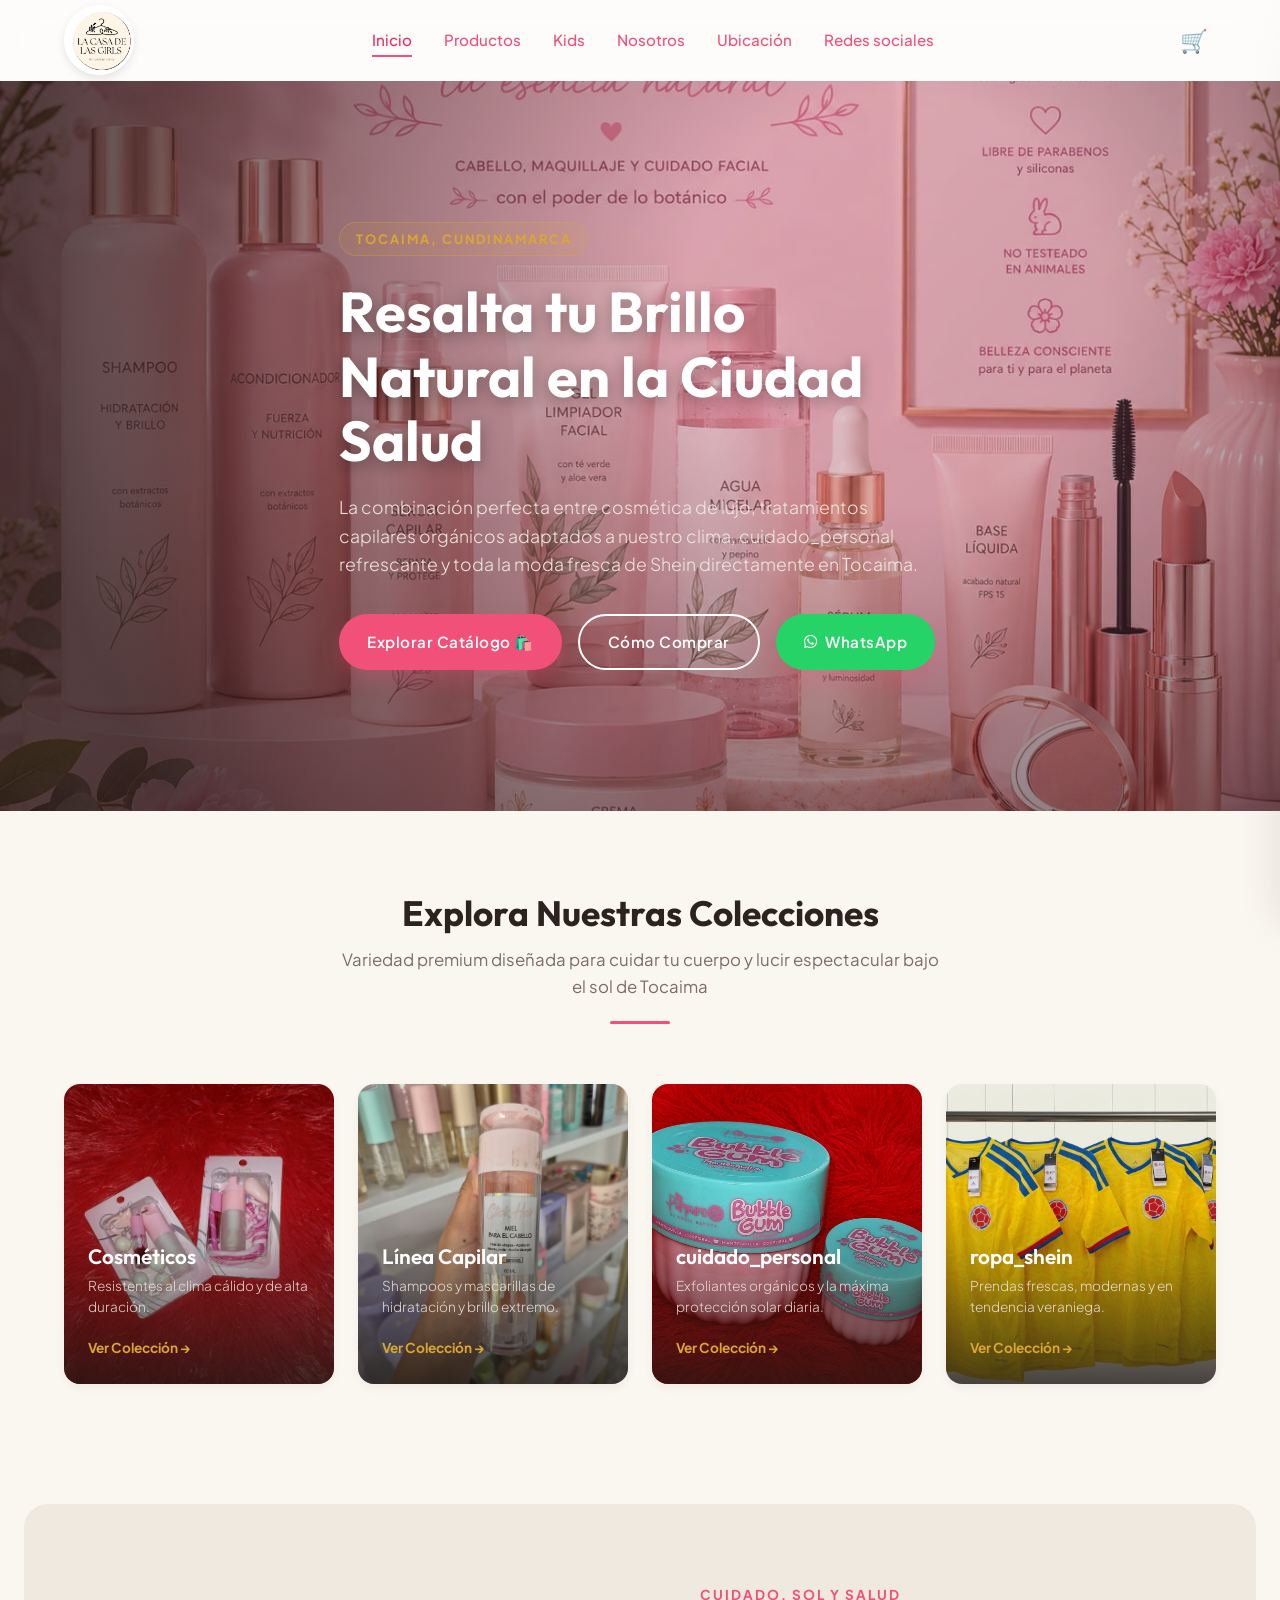
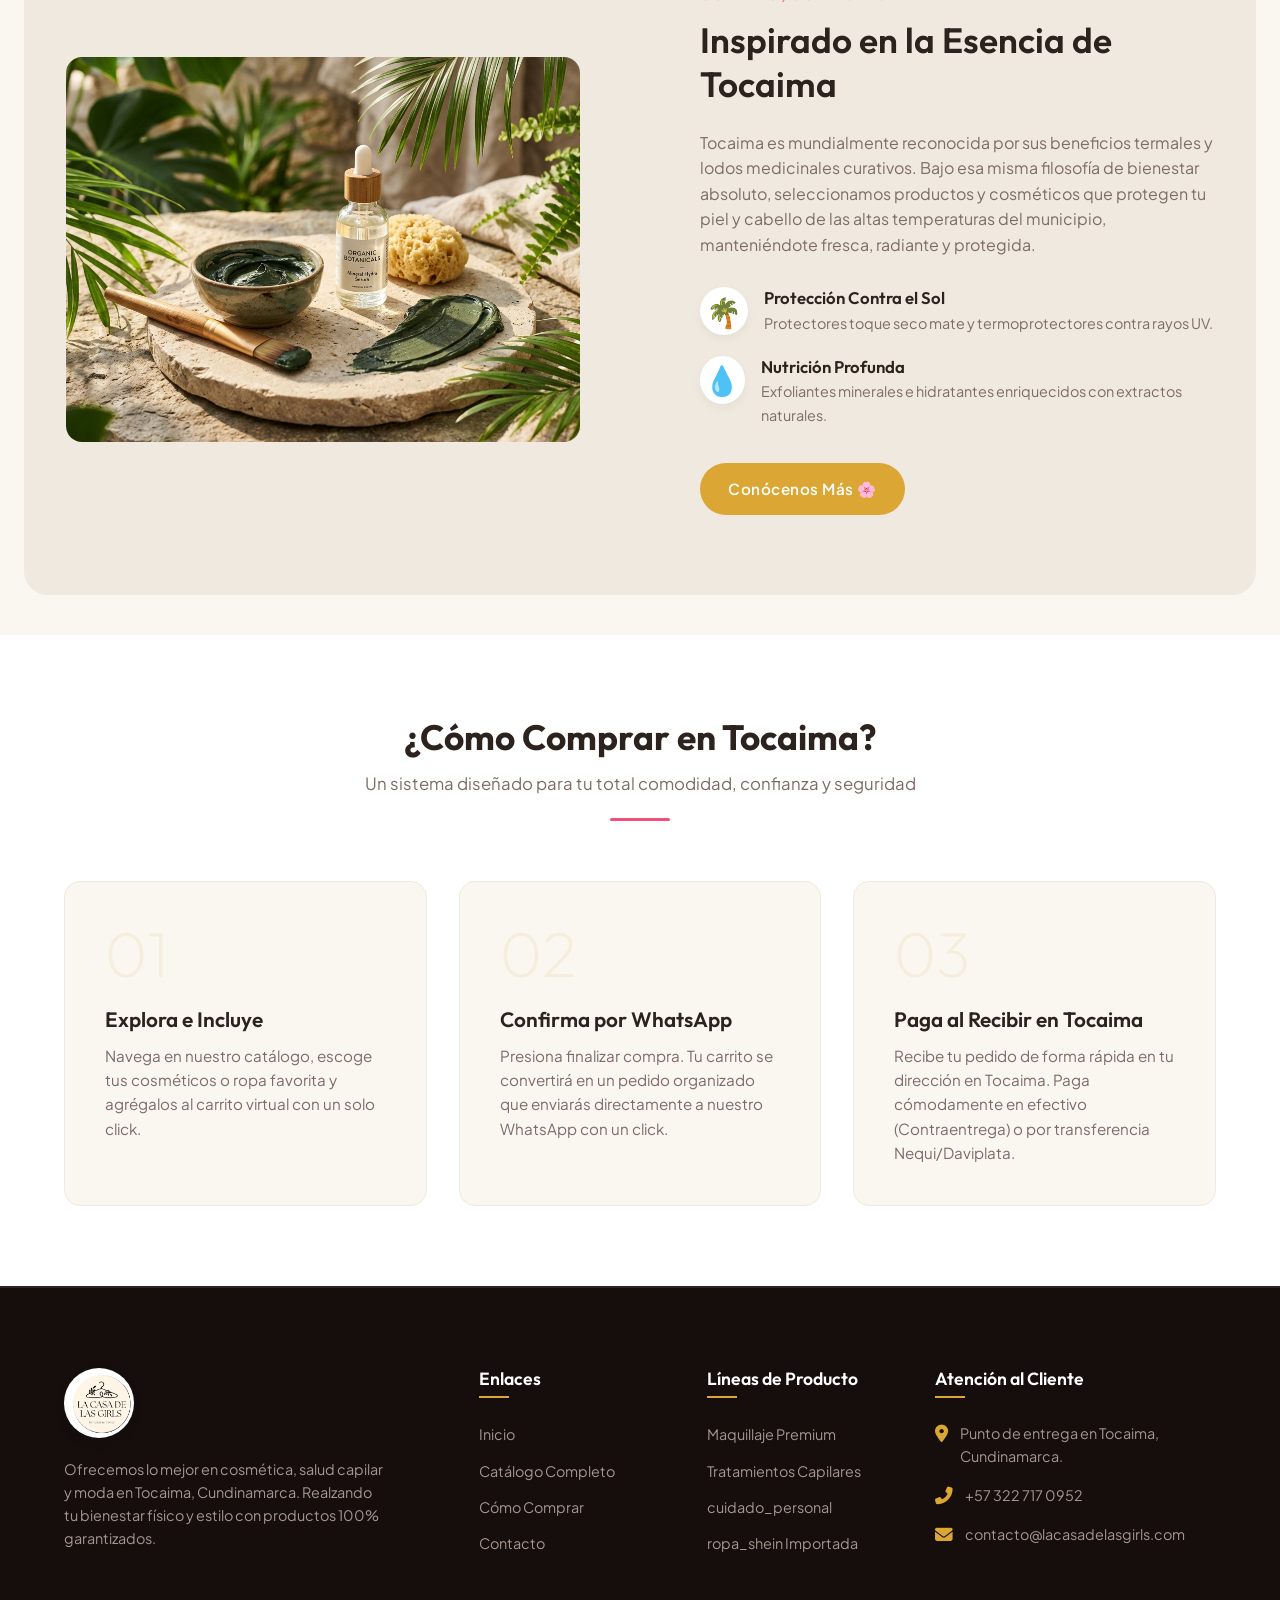
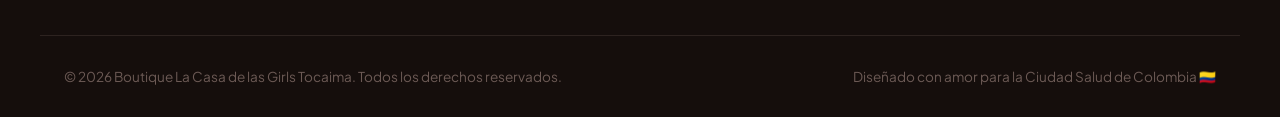
==== html/inicio.html @ 39e2f463 "Commit inicial" ====
<!DOCTYPE html>
<html lang="es">
<head>
    <meta charset="UTF-8">
    <meta name="viewport" content="width=device-width, initial-scale=1.0">
    <title>Boutique La Casa de las Girls | Cosméticos, cuidado_personal y Shein en Tocaima</title>
    <!-- Meta tags SEO -->
    <meta name="description" content="Descubre la mejor tienda de cosméticos, cuidado capilar y ropa_shein en Tocaima, Cundinamarca. compra 100% segura por WhatsApp.">
    <!-- Hojas de Estilo -->
    <link rel="stylesheet" href="../css/estilos.css">
    <link rel="stylesheet" href="../css/inicio.css">
    <!-- Fuentes y FontAwesome para Iconos -->
    <link rel="stylesheet" href="https://cdnjs.cloudflare.com/ajax/libs/font-awesome/6.4.0/css/all.min.css">
    <link rel="icon" type="image/x-icon" href="../imagenes/logo.ico">
</head>
<body>
    <!-- Skip Link para Accesibilidad por Teclado -->
    <a href="#main-content" class="skip-link">Saltar al contenido principal</a>

    <header class="header-container">
        <nav class="navbar">
            <div class="container nav-container">
                <a href="inicio.html" class="logo" id="logo-main"><img src="../imagenes/logo.png" alt="Logo La Casa de las Girls" class="logo-img" style="height:70px; width:auto; border-radius:50%; object-fit:contain; vertical-align:middle; box-shadow: 0 4px 10px rgba(0,0,0,0.1);"/></a>
                
                <ul class="nav-menu">
                    <li><a href="inicio.html" class="nav-link active" id="lnk-inicio">Inicio</a></li>
                    <li><a href="productos.html" class="nav-link" id="lnk-productos">Productos</a></li>
                    <li><a href="productos.html?categoria=kids" class="nav-link" id="lnk-kids">Kids</a></li>
                    <li><a href="nosotros.html" class="nav-link" id="lnk-nosotros">Nosotros</a></li>
                    <li><a href="ubicacion.html" class="nav-link" id="lnk-ubicacion">Ubicación</a></li>
                    <li><a href="redes.html" class="nav-link" id="lnk-contacto">Redes sociales</a></li>
                </ul>

                <div class="nav-actions">
                    <!-- Carrito de Compras Flotante (Desktop) -->
                    <button class="nav-btn" id="cart-open-btn" aria-label="Abrir Carrito">
                        🛒
                        <span class="cart-count" style="display: none;">0</span>
                    </button>
                    <!-- Menú Hamburguesa Móvil -->
                    <button class="menu-toggle" aria-label="Menu" id="btn-menu">
                        <span></span>
                        <span></span>
                        <span></span>
                    </button>
                </div>
            </div>
        </nav>
    </header>

    <main id="main-content">


    <section class="hero-section">
        <div class="hero-overlay"></div>
        <div class="container hero-content animar-scroll">
            <span class="hero-tag">Tocaima, Cundinamarca</span>
            <h1>Resalta tu Brillo Natural en la Ciudad Salud</h1>
            <p>La combinación perfecta entre cosmética de lujo, tratamientos capilares orgánicos adaptados a nuestro clima, cuidado_personal refrescante y toda la moda fresca de Shein directamente en Tocaima.</p>
            <div class="hero-actions">
                <a href="productos.html" class="btn btn-primary" id="btn-hero-catalog">Explorar Catálogo 🛍️</a>
                <a href="nosotros.html" class="btn btn-secondary" style="color: #FFFFFF; border-color: #FFFFFF;" id="btn-hero-about">Cómo Comprar</a>
                <a href="https://api.whatsapp.com/send?phone=573227170952&text=Hola%2C%20quiero%20saber%20más%20sobre%20los%20productos%20de%20La%20Casa%20de%20las%20Girls%20🌸" class="btn btn-primary" style="background-color: #25D366; border-color: #25D366;" target="_blank" id="btn-hero-whatsapp">
                    <i class="fab fa-whatsapp"></i> WhatsApp
                </a>
            </div>
        </div>
    </section>


    <section class="section categories-section">
        <div class="container">
            <div class="section-title text-center animar-scroll">
                <h2>Explora Nuestras Colecciones</h2>
                <p>Variedad premium diseñada para cuidar tu cuerpo y lucir espectacular bajo el sol de Tocaima</p>
                <div class="divider"></div>
            </div>

            <div class="categories-grid">
                <!-- Tarjeta 1: Cosméticos -->
                <div class="category-card animar-scroll">
                    <div class="category-img-container">
                        <img src="../imagenes/cosmeticos/1.jpeg" alt="Maquillaje y Cosméticos" style="object-fit: cover; height: 100%; width: 100%;">
                        <div class="category-overlay"></div>
                    </div>
                    <div class="category-content">
                        <h3>Cosméticos</h3>
                        <p>Resistentes al clima cálido y de alta duración.</p>
                        <a href="productos.html?categoria=cosmeticos" class="category-link">Ver Colección &rarr;</a>
                    </div>
                </div>

                <!-- Tarjeta 2: Capilares -->
                <div class="category-card animar-scroll" style="animation-delay: 0.1s;">
                    <div class="category-img-container">
                        <img src="../imagenes/descargas/2.jpeg" alt="Tratamientos Capilares" style="object-fit: cover; height: 100%; width: 100%;">
                        <div class="category-overlay"></div>
                    </div>
                    <div class="category-content">
                        <h3>Línea Capilar</h3>
                        <p>Shampoos y mascarillas de hidratación y brillo extremo.</p>
                        <a href="productos.html?categoria=capilares" class="category-link">Ver Colección &rarr;</a>
                    </div>
                </div>

                <!-- Tarjeta 3: cuidado_personal -->
                <div class="category-card animar-scroll" style="animation-delay: 0.2s;">
                    <div class="category-img-container">
                        <img src="../imagenes/cuidado_personal/5.jpeg" alt="cuidado_personal" style="object-fit: cover; height: 100%; width: 100%;">
                        <div class="category-overlay"></div>
                    </div>
                    <div class="category-content">
                        <h3>cuidado_personal</h3>
                        <p>Exfoliantes orgánicos y la máxima protección solar diaria.</p>
                        <a href="productos.html?categoria=personal" class="category-link">Ver Colección &rarr;</a>
                    </div>
                </div>

                <!-- Tarjeta 4: ropa_shein -->
                <div class="category-card animar-scroll" style="animation-delay: 0.3s;">
                    <div class="category-img-container">
                        <img src="../imagenes/ropa_shein/1.jpeg" alt="ropa_shein" style="object-fit: cover; height: 100%; width: 100%;">
                        <div class="category-overlay"></div>
                    </div>
                    <div class="category-content">
                        <h3>ropa_shein</h3>
                        <p>Prendas frescas, modernas y en tendencia veraniega.</p>
                        <a href="productos.html?categoria=shein" class="category-link">Ver Colección &rarr;</a>
                    </div>
                </div>
            </div>
        </div>
    </section>

    <!-- Banner de Identidad Local y Bienestar -->
    <section class="section local-identity-section">
    
        <div class="container local-grid">
            <div class="local-img animar-scroll izquierda">
                <img loading="lazy" src="../imagenes/bienestar_tocaima.png" alt="Bienestar en Tocaima" class="rounded-img shadow-lg" onerror="this.src='https://placehold.co/500x400/FAF6F0/D4AF37?text=Bienestar+en+la+Ciudad+Salud'">
            </div>
            <div class="local-text animar-scroll derecha">
                <span class="sub-title">Cuidado, Sol y Salud</span>
                <h2>Inspirado en la Esencia de Tocaima</h2>
                <p>Tocaima es mundialmente reconocida por sus beneficios termales y lodos medicinales curativos. Bajo esa misma filosofía de bienestar absoluto, seleccionamos productos y cosméticos que protegen tu piel y cabello de las altas temperaturas del municipio, manteniéndote fresca, radiante y protegida.</p>
                
                <div class="local-highlights">
                    <div class="highlight-item">
                        <span class="highlight-icon">🌴</span>
                        <div>
                            <h4>Protección Contra el Sol</h4>
                            <p>Protectores toque seco mate y termoprotectores contra rayos UV.</p>
                        </div>
                    </div>
                    <div class="highlight-item">
                        <span class="highlight-icon">💧</span>
                        <div>
                            <h4>Nutrición Profunda</h4>
                            <p>Exfoliantes minerales e hidratantes enriquecidos con extractos naturales.</p>
                        </div>
                    </div>
                </div>
                
                <a href="nosotros.html" class="btn btn-accent" id="btn-read-more">Conócenos Más 🌸</a>
            </div>
        </div>
    </section>

    <section class="section steps-section">
        <div class="container">
            <div class="section-title text-center animar-scroll">
                <h2>¿Cómo Comprar en Tocaima?</h2>
                <p>Un sistema diseñado para tu total comodidad, confianza y seguridad</p>
                <div class="divider"></div>
            </div>

            <div class="steps-grid">
                <!-- Paso 1 -->
                <div class="step-card animar-scroll">
                    <div class="step-num">01</div>
                    <h3>Explora e Incluye</h3>
                    <p>Navega en nuestro catálogo, escoge tus cosméticos o ropa favorita y agrégalos al carrito virtual con un solo click.</p>
                </div>
                <!-- Paso 2 -->
                <div class="step-card animar-scroll" style="animation-delay: 0.1s;">
                    <div class="step-num">02</div>
                    <h3>Confirma por WhatsApp</h3>
                    <p>Presiona finalizar compra. Tu carrito se convertirá en un pedido organizado que enviarás directamente a nuestro WhatsApp con un click.</p>
                </div>
                <!-- Paso 3 -->
                <div class="step-card animar-scroll" style="animation-delay: 0.2s;">
                    <div class="step-num">03</div>
                    <h3>Paga al Recibir en Tocaima</h3>
                    <p>Recibe tu pedido de forma rápida en tu dirección en Tocaima. Paga cómodamente en efectivo (Contraentrega) o por transferencia Nequi/Daviplata.</p>
                </div>
            </div>
        </div>
    </section>
    </main>

    <div class="cart-overlay" id="cart-overlay"></div>
    <aside class="cart-sidebar" id="cart-sidebar">
        <div class="cart-sidebar-header">
            <h3>Tu Pedido 🛒</h3>
            <button class="cart-close-btn" id="cart-close-btn">&times;</button>
        </div>
        <div class="cart-sidebar-body">
            <!-- Mensaje de Carrito Vacío -->
            <div id="cart-empty-message" class="text-center" style="padding: 40px 20px;">
                <p style="font-size: 1.5rem; margin-bottom: 15px;">🏜️</p>
                <p style="font-weight: 500; color: var(--color-text-muted);">Tu carrito de compras está vacío.</p>
                <a href="productos.html" class="btn btn-primary" style="margin-top: 20px; padding: 10px 20px; font-size: 0.85rem;" id="btn-cart-empty-catalog">Ver Catálogo</a>
            </div>
            <!-- Lista de items agregados -->
            <div id="cart-items-container"></div>
        </div>
        <!-- Detalles y botones del carrito -->
        <div class="cart-sidebar-footer" id="cart-footer-details" style="display: none;">
            <div class="cart-subtotal-container">
                <span>Subtotal:</span>
                <span id="cart-subtotal" style="font-weight: 700; color: var(--color-primary); font-size: 1.2rem;">$0</span>
            </div>

            <button onclick="enviarPedidoWhatsApp()" class="btn btn-primary" style="width: 100%; gap: 10px;" id="cart-checkout-btn">
                Confirmar por WhatsApp 📱
            </button>
        </div>
    </aside>

    <footer class="footer">
        <div class="container footer-grid">
            <!-- Columna 1: Branding -->
            <div class="footer-brand">
                <a href="inicio.html" class="logo" style="margin-bottom: 20px;">
                    <img src="../imagenes/logo.png" alt="Logo La Casa de las Girls" style="height:70px; width:auto; border-radius:50%; object-fit:contain; vertical-align:middle; box-shadow: 0 4px 10px rgba(0,0,0,0.1);"/>
                </a>
                <p>Ofrecemos lo mejor en cosmética, salud capilar y moda en Tocaima, Cundinamarca. Realzando tu bienestar físico y estilo con productos 100% garantizados.</p>
            </div>

            <!-- Columna 2: Enlaces Rápidos -->
            <div>
                <h4 class="footer-heading">Enlaces</h4>
                <ul class="footer-links">
                    <li><a href="inicio.html">Inicio</a></li>
                    <li><a href="productos.html">Catálogo Completo</a></li>
                    <li><a href="nosotros.html">Cómo Comprar</a></li>
                    <li><a href="nosotros.html#contacto">Contacto</a></li>
                </ul>
            </div>

            <!-- Columna 3: Categorías -->
            <div>
                <h4 class="footer-heading">Líneas de Producto</h4>
                <ul class="footer-links">
                    <li><a href="productos.html?categoria=cosmeticos">Maquillaje Premium</a></li>
                    <li><a href="productos.html?categoria=capilares">Tratamientos Capilares</a></li>
                    <li><a href="productos.html?categoria=personal">cuidado_personal</a></li>
                    <li><a href="productos.html?categoria=shein">ropa_shein Importada</a></li>
                </ul>
            </div>

            <!-- Columna 4: Contacto Local -->
            <div>
                <h4 class="footer-heading">Atención al Cliente</h4>
                <ul class="footer-contact" id="contacto">
                    <li>
                        <i class="fas fa-map-marker-alt"></i>
                        <span>Punto de entrega en Tocaima, Cundinamarca.</span>
                    </li>
                    <li>
                        <i class="fas fa-phone-alt"></i>
                        <span>+57 322 717 0952</span>
                    </li>
                    <li>
                        <i class="fas fa-envelope"></i>
                        <span>contacto@lacasadelasgirls.com</span>
                    </li>
                </ul>
            </div>
        </div>

        <div class="container footer-bottom">
            <p>&copy; 2026 Boutique La Casa de las Girls Tocaima. Todos los derechos reservados.</p>
            <p>Diseñado con amor para la Ciudad Salud de Colombia 🇨🇴</p>
        </div>
    </footer>


    <script src="../js/productos-data.js"></script>
    <script src="../js/carrito.js"></script>
    <script src="../js/main.js"></script>
</body>
</html>
---- css/estilos.css ----
/* ==========================================
   ESTILOS COMPARTIDOS Y ESTRUCTURA GENERAL
   ========================================== */

@import url('variables.css');

/* Reseteo y Base */
*, *::before, *::after {
    box-sizing: border-box;
    margin: 0;
    padding: 0;
}

html {
    scroll-behavior: smooth;
    font-size: 16px;
}

body {
    background-color: var(--color-bg);
    color: var(--color-text);
    font-family: var(--font-body);
    line-height: 1.6;
    overflow-x: hidden;
}

h1, h2, h3, h4, h5, h6 {
    font-family: var(--font-title);
    font-weight: 600;
    color: var(--color-text);
    line-height: 1.25;
}

a {
    color: inherit;
    text-decoration: none;
    transition: var(--transition-fast);
}

img {
    max-width: 100%;
    height: auto;
    display: block;
}

button {
    font-family: var(--font-body);
    border: none;
    background: none;
    cursor: pointer;
    outline: none;
    transition: var(--transition-fast);
}

/* Skip Link para Accesibilidad */
.skip-link {
    position: absolute;
    top: -100px;
    left: 16px;
    background-color: var(--color-primary);
    color: #FFFFFF;
    padding: 12px 24px;
    border-radius: var(--radius-sm);
    font-weight: 600;
    font-size: 0.9rem;
    z-index: 100000;
    transition: top 0.2s ease;
    box-shadow: var(--shadow-md);
}

.skip-link:focus {
    top: 16px;
    outline: 3px solid var(--color-secondary);
}

/* Enfoque de Accesibilidad (:focus-visible) */
a:focus-visible,
button:focus-visible,
input:focus-visible,
textarea:focus-visible,
select:focus-visible {
    outline: 2px solid var(--color-primary);
    outline-offset: 3px;
    border-radius: 4px;
}

/* Botón Deshabilitado (Carrito Vacío / Checkout) */
.btn:disabled,
button:disabled {
    opacity: 0.45;
    cursor: not-allowed !important;
    pointer-events: none;
    box-shadow: none !important;
    filter: grayscale(80%);
}

/* Fallback Global Glassmorphism para navegadores o dispositivos sin soporte */
@supports not (backdrop-filter: blur(10px)) {
    .navbar,
    .nav-menu,
    .quick-view-btn,
    .modal-overlay,
    .cart-overlay {
        background-color: var(--color-bg-card) !important;
    }
}

/* ==========================================
   CONTENEDORES E INDUSTRIAL
   ========================================== */
.container {
    width: 100%;
    max-width: var(--container-width);
    margin: 0 auto;
    padding: 0 24px;
}

.section {
    padding: 80px 0;
}

.text-center { text-align: center; }

/* Botones Premium */
.btn {
    display: inline-flex;
    align-items: center;
    justify-content: center;
    padding: 14px 28px;
    border-radius: var(--radius-full);
    font-size: 0.95rem;
    font-weight: 600;
    letter-spacing: 0.5px;
    gap: 8px;
    transition: all var(--transition-normal);
}

.btn-primary {
    background-color: var(--color-primary);
    color: #FFFFFF;
    box-shadow: var(--shadow-primary);
}

.btn-primary:hover {
    background-color: var(--color-primary-hover);
    transform: translateY(-2px);
    box-shadow: 0 12px 24px hsla(var(--primary-h), var(--primary-s), var(--primary-l), 0.35);
}

.btn-secondary {
    background-color: transparent;
    color: var(--color-text);
    border: 2px solid var(--color-text);
}

.btn-secondary:hover {
    background-color: var(--color-text);
    color: #FFFFFF;
    transform: translateY(-2px);
}

.btn-accent {
    background-color: var(--color-secondary);
    color: #FFFFFF;
}

.btn-accent:hover {
    background-color: var(--color-secondary-hover);
    transform: translateY(-2px);
}

/* Barra de anuncios */
.announcement-bar {
    background-color: var(--color-dark-bg);
    color: var(--color-secondary);
    font-size: 0.8rem;
    font-weight: 600;
    text-transform: uppercase;
    letter-spacing: 1.5px;
    text-align: center;
    padding: 8px 16px;
    z-index: 1001;
    position: relative;
}

/* ==========================================
   NAVBAR CON GLASSMORPHISM
   ========================================== */
.header-container {
    position: sticky;
    top: 0;
    z-index: 9999;
    transition: var(--transition-normal);
}

.navbar {
    background-color: var(--glass-bg);
    backdrop-filter: blur(var(--glass-blur));
    -webkit-backdrop-filter: blur(var(--glass-blur));
    border-bottom: 1px solid var(--glass-border);
    transition: var(--transition-normal);
    z-index: 1070;
}

.navbar.scrolled {
    box-shadow: var(--shadow-md);
    background-color: rgba(250, 246, 240, 0.95);
}

.nav-container {
    display: flex;
    justify-content: space-between;
    align-items: center;
    height: 80px;
}

.logo {
    display: flex;
    align-items: center;
    font-family: var(--font-title);
    font-size: 1.5rem;
    font-weight: 700;
    color: var(--color-text);
    gap: 8px;
}

.logo span {
    color: var(--color-primary);
}

.logo-icon {
    font-size: 1.8rem;
    color: var(--color-secondary);
}

.nav-menu {
    display: flex;
    align-items: center;
    gap: 32px;
    list-style: none;
}

.nav-link {
    font-size: 0.95rem;
    font-weight: 500;
    color: var(--color-primary); /* primary accent for visibility */
    position: relative;
    padding: 8px 0;
}

.nav-link:hover, .nav-link.active {
    color: var(--color-primary-hover); /* brighter on hover/active */
}

.nav-link:focus-visible {
    outline: 2px dashed var(--color-primary);
    outline-offset: 4px;
    border-radius: 4px;
}

.nav-link::after {
    content: '';
    position: absolute;
    bottom: 0;
    left: 0;
    width: 0;
    height: 2px;
    background-color: var(--color-primary);
    transition: var(--transition-normal);
}

.nav-link:hover::after, .nav-link.active::after {
    width: 100%;
}

.nav-actions {
    display: flex;
    align-items: center;
    gap: 20px;
}

.nav-btn {
    position: relative;
    padding: 8px;
    color: var(--color-text);
    font-size: 1.4rem;
    border-radius: 50%;
    display: flex;
    align-items: center;
    justify-content: center;
}

.nav-btn:hover {
    background-color: var(--color-border);
    color: var(--color-primary);
}

.cart-count {
    position: absolute;
    top: -4px;
    right: -4px;
    background-color: var(--color-primary);
    color: #FFFFFF;
    font-size: 0.7rem;
    font-weight: 700;
    width: 18px;
    height: 18px;
    border-radius: 50%;
    display: flex;
    align-items: center;
    justify-content: center;
    box-shadow: 0 2px 5px rgba(255, 105, 180, 0.4);
}

/* Menú hamburguesa móvil */
.menu-toggle {
    display: none;
    flex-direction: column;
    justify-content: space-between;
    width: 24px;
    height: 18px;
}

.menu-toggle span {
    display: block;
    height: 2px;
    width: 100%;
    background-color: var(--color-text);
    border-radius: 2px;
    transition: var(--transition-normal);
}

/* ==========================================
   FOOTER PREMIUM
   ========================================== */
.footer {
    background-color: var(--color-dark-bg);
    color: var(--color-dark-text);
    padding: 80px 0 30px 0;
    font-size: 0.95rem;
    border-top: 2px solid var(--color-dark-border);
}

.footer-grid {
    display: grid;
    grid-template-columns: 2fr 1fr 1fr 1.5fr;
    gap: 40px;
    margin-bottom: 60px;
}

.footer-brand .logo {
    color: var(--color-dark-text);
    margin-bottom: 20px;
}

.footer-brand p {
    color: #A69690;
    margin-bottom: 24px;
    font-size: 0.9rem;
    max-width: 320px;
}

.social-links {
    display: flex;
    gap: 12px;
}

.social-icon {
    width: 40px;
    height: 40px;
    border-radius: 50%;
    background-color: transparent;
    border: 1px solid var(--color-dark-border);
    display: flex;
    align-items: center;
    justify-content: center;
    color: var(--color-dark-text);
    font-size: 1.1rem;
}

.social-icon:hover {
    background-color: var(--color-primary);
    color: #FFFFFF;
    transform: translateY(-3px);
    box-shadow: 0 5px 15px rgba(255, 105, 180, 0.3);
}

.footer-heading {
    color: #FFFFFF;
    font-size: 1.1rem;
    font-weight: 600;
    margin-bottom: 24px;
    position: relative;
    padding-bottom: 8px;
}

.footer-heading::after {
    content: '';
    position: absolute;
    bottom: 0;
    left: 0;
    width: 30px;
    height: 2px;
    background-color: var(--color-secondary);
}

.footer-links {
    list-style: none;
}

.footer-links li {
    margin-bottom: 12px;
}

.footer-links a {
    color: #A69690;
    font-size: 0.9rem;
}

.footer-links a:hover {
    color: var(--color-secondary);
    padding-left: 5px;
}

.footer-contact li {
    display: flex;
    align-items: flex-start;
    gap: 12px;
    margin-bottom: 16px;
    color: #A69690;
    font-size: 0.9rem;
}

.footer-contact i {
    color: var(--color-secondary);
    font-size: 1.1rem;
    margin-top: 3px;
}

.footer-newsletter p {
    color: #A69690;
    font-size: 0.9rem;
    margin-bottom: 16px;
}

.newsletter-form {
    display: flex;
    position: relative;
    border-radius: var(--radius-full);
    overflow: hidden;
    background-color: var(--color-dark-card);
    border: 1px solid var(--color-dark-border);
    padding: 4px;
}

.newsletter-form input {
    flex: 1;
    background: none;
    border: none;
    padding: 12px 16px;
    color: #FFFFFF;
    font-family: var(--font-body);
    font-size: 0.85rem;
    outline: none;
}

.newsletter-form input::placeholder {
    color: #6C5A55;
}

.newsletter-form button {
    background-color: var(--color-primary);
    color: #FFFFFF;
    width: 42px;
    height: 42px;
    border-radius: 50%;
    display: flex;
    align-items: center;
    justify-content: center;
}

.newsletter-form button:hover {
    background-color: var(--color-primary-hover);
    transform: scale(1.05);
}

.footer-bottom {
    border-top: 1px solid var(--color-dark-border);
    padding-top: 30px;
    display: flex;
    justify-content: space-between;
    align-items: center;
    font-size: 0.85rem;
    color: #6C5A55;
}

/* ==========================================
   TOAST NOTIFICATIONS (SISTEMA FLOTANTE)
   ========================================== */
.toast-container {
    position: fixed;
    bottom: 30px;
    right: 30px;
    z-index: 2000;
    display: flex;
    flex-direction: column;
    gap: 12px;
    pointer-events: none;
}

.toast {
    background-color: #FFFFFF;
    color: var(--color-text);
    padding: 16px 24px;
    border-radius: var(--radius-md);
    box-shadow: var(--shadow-lg);
    border-left: 4px solid var(--color-primary);
    display: flex;
    align-items: center;
    gap: 12px;
    font-size: 0.9rem;
    font-weight: 500;
    min-width: 280px;
    transform: translateX(120%);
    transition: transform 0.4s cubic-bezier(0.175, 0.885, 0.32, 1.275), opacity 0.3s;
    opacity: 0;
    pointer-events: auto;
}

.toast.show {
    transform: translateX(0);
    opacity: 1;
}

.toast-success {
    border-left-color: var(--color-accent);
}

.toast-icon {
    font-size: 1.2rem;
}

.toast-success .toast-icon {
    color: var(--color-accent);
}

.toast-info .toast-icon {
    color: var(--color-primary);
}

/* ==========================================
   BARRA LATERAL DEL CARRITO (GLOBAL)
   ========================================== */
.cart-overlay {
    position: fixed;
    top: 0;
    left: 0;
    width: 100vw;
    height: 100vh;
    background-color: rgba(29, 23, 20, 0.6);
    backdrop-filter: blur(4px);
    z-index: 1040;
    opacity: 0;
    pointer-events: none;
    transition: opacity var(--transition-normal);
}

.cart-overlay.active {
    opacity: 1;
    pointer-events: auto;
}

.cart-sidebar {
    position: fixed;
    top: 0;
    right: 0;
    width: 420px;
    max-width: 100%;
    height: 100vh;
    background-color: var(--color-bg-card);
    box-shadow: var(--shadow-lg);
    z-index: 1050;
    display: flex;
    flex-direction: column;
    transform: translateX(100%);
    transition: transform var(--transition-normal);
}

.cart-sidebar.open {
    transform: translateX(0);
}

.cart-sidebar-header {
    padding: 24px;
    border-bottom: 1px solid var(--color-border);
    display: flex;
    justify-content: space-between;
    align-items: center;
}

.cart-sidebar-header h3 {
    font-size: 1.3rem;
    font-weight: 600;
}

.cart-close-btn {
    font-size: 1.8rem;
    color: var(--color-text-muted);
}

.cart-close-btn:hover {
    color: var(--color-primary);
}

.cart-sidebar-body {
    flex: 1;
    overflow-y: auto;
    padding: 24px;
}

/* Items del Carrito */
.cart-item {
    display: flex;
    gap: 16px;
    padding: 16px 0;
    border-bottom: 1px solid var(--color-border);
    align-items: center;
    animation: fadeIn 0.3s ease;
}

@keyframes fadeIn {
    from { opacity: 0; transform: translateY(10px); }
    to { opacity: 1; transform: translateY(0); }
}

.cart-item-img {
    width: 70px;
    height: 70px;
    border-radius: var(--radius-sm);
    object-fit: cover;
    border: 1px solid var(--color-border);
}

.cart-item-info {
    flex: 1;
}

.cart-item-title {
    font-size: 0.9rem;
    font-weight: 600;
    margin-bottom: 4px;
    color: var(--color-text);
    display: -webkit-box;
    -webkit-line-clamp: 2;
    -webkit-box-orient: vertical;
    overflow: hidden;
}

.cart-item-price {
    font-size: 0.9rem;
    color: var(--color-primary);
    font-weight: 700;
    display: block;
    margin-bottom: 8px;
}

.cart-item-qty {
    display: flex;
    align-items: center;
    gap: 12px;
}

.qty-btn {
    width: 24px;
    height: 24px;
    border: 1px solid var(--color-border);
    background-color: var(--color-bg);
    border-radius: 50%;
    display: flex;
    align-items: center;
    justify-content: center;
    font-size: 0.75rem;
    color: var(--color-text);
}

.qty-btn:hover {
    background-color: var(--color-primary);
    color: #FFFFFF;
    border-color: var(--color-primary);
}

.qty-number {
    font-size: 0.9rem;
    font-weight: 600;
    color: var(--color-text);
}

.cart-item-remove {
    font-size: 1.4rem;
    color: var(--color-text-muted);
}

.cart-item-remove:hover {
    color: var(--color-primary);
}

.cart-sidebar-footer {
    padding: 24px;
    border-top: 1px solid var(--color-border);
    background-color: var(--color-bg);
}

.cart-subtotal-container {
    display: flex;
    justify-content: space-between;
    align-items: center;
    margin-bottom: 16px;
    font-size: 1.05rem;
    font-weight: 600;
}

/* Enhanced design for Ubicacion page */
.local-identity-section {
    display: flex;
    flex-wrap: wrap;
    gap: 40px;
    justify-content: center;
    align-items: flex-start;
    padding: 40px 0;
}

.map-container,
.video-container {
    background: rgba(255,255,255,0.15);
    backdrop-filter: blur(10px);
    border-radius: 16px;
    padding: 20px;
    box-shadow: 0 8px 20px rgba(0,0,0,0.1);
    max-width: 800px;
    width: 100%;
}

/* ==========================================
   RESPONSIVO MÓVIL
   ========================================== */
@media (max-width: 992px) {
    .footer-grid {
        grid-template-columns: 1fr 1fr;
        gap: 30px;
    }
}

@media (max-width: 768px) {
    .section {
        padding: 60px 0;
    }
    
    .menu-toggle {
        display: flex;
        cursor: pointer;
        z-index: 10002;
    }

    .nav-menu {
        position: fixed;
        top: 80px;
        left: 0;
        width: 100%;
        height: calc(100vh - 80px);
        background-color: var(--glass-bg);
        backdrop-filter: blur(15px);
        -webkit-backdrop-filter: blur(15px);
        flex-direction: column;
        align-items: center;
        justify-content: center;
        gap: 32px;
        transform: translateY(-100%);
        opacity: 0;
        transition: transform 0.35s ease, opacity 0.3s ease;
        pointer-events: none;
        border-top: 1px solid var(--color-border);
        z-index: 10001;
    }

    .nav-menu.active {
        transform: translateY(0);
        opacity: 1;
        pointer-events: auto;
    }

    .nav-link {
        font-size: 1.2rem;
        pointer-events: auto;
    }

    /* Fallback para dispositivos sin soporte de backdrop-filter o transparencia reducida */
    @supports not (backdrop-filter: blur(10px)) {
        .nav-menu {
            background-color: var(--color-bg);
        }
        .navbar {
            background-color: var(--color-bg);
        }
    }
    
    @media (prefers-reduced-transparency: reduce) {
        .nav-menu, .navbar {
            background-color: var(--color-bg);
            backdrop-filter: none;
        }
    }

    .footer-grid {
        grid-template-columns: 1fr;
    }

    .footer-bottom {
        flex-direction: column;
        gap: 15px;
        text-align: center;
    }
}
---- css/inicio.css ----
/* ==========================================
   ESTILOS DE LA PÁGINA DE INICIO (inicio.html)
   ========================================== */

/* Hero Banner Premium */
.hero-section {
    position: relative;
    height: calc(90vh - 80px);
    min-height: 550px;
    background: linear-gradient(135deg, rgba(215, 120, 145, 0.9) 0%, rgba(100, 40, 65, 0.9) 100%);
    background-size: cover;
    background-position: center;
    display: flex;
    align-items: center;
    color: #FFFFFF;
    overflow: hidden;
}

/* Fallback o fondo con imagen real si existe */
.hero-section::before {
    content: '';
    position: absolute;
    top: 0;
    left: 0;
    right: 0;
    bottom: 0;
    background-image: url('../imagenes/fondo_inicio.jpg');
    background-size: cover;
    background-position: center;
    opacity: 0.65; /* Fusiona la imagen con el gradiente de fondo */
    z-index: 1;
}

.hero-overlay {
    position: absolute;
    top: 0;
    left: 0;
    right: 0;
    bottom: 0;
    background: radial-gradient(circle at 70% 30%, transparent 20%, rgba(21, 14, 12, 0.7) 85%);
    z-index: 2;
}

.hero-content {
    position: relative;
    z-index: 3;
    max-width: 650px;
}

.hero-tag {
    display: inline-block;
    background-color: var(--color-secondary-soft);
    color: var(--color-secondary);
    border: 1px solid rgba(212, 175, 55, 0.3);
    padding: 6px 16px;
    border-radius: var(--radius-full);
    font-size: 0.8rem;
    font-weight: 700;
    text-transform: uppercase;
    letter-spacing: 2px;
    margin-bottom: 24px;
    backdrop-filter: blur(5px);
}

.hero-section h1 {
    font-size: 3.5rem;
    font-weight: 700;
    color: #FFFFFF;
    line-height: 1.15;
    margin-bottom: 20px;
    text-shadow: 0 4px 15px rgba(0, 0, 0, 0.3);
}

.hero-section p {
    font-size: 1.1rem;
    color: #EFE9DF;
    margin-bottom: 36px;
    font-weight: 300;
}

.hero-actions {
    display: flex;
    gap: 16px;
}

/* Grilla de Categorías */
.section-title {
    margin-bottom: 60px;
}

.section-title h2 {
    font-size: 2.2rem;
    margin-bottom: 12px;
    font-weight: 700;
}

.section-title p {
    color: var(--color-text-muted);
    font-size: 1.05rem;
    font-weight: 400;
    max-width: 600px;
    margin: 0 auto;
}

.divider {
    width: 60px;
    height: 3px;
    background-color: var(--color-primary);
    margin: 20px auto 0 auto;
    border-radius: var(--radius-full);
}

.categories-grid {
    display: grid;
    grid-template-columns: repeat(4, 1fr);
    gap: 24px;
}

.category-card {
    position: relative;
    background-color: var(--color-bg-card);
    border-radius: var(--radius-md);
    overflow: hidden;
    box-shadow: var(--shadow-sm);
    transition: all var(--transition-normal);
}

.category-card:hover {
    transform: translateY(-8px);
    box-shadow: var(--shadow-lg);
}

.category-img-container {
    position: relative;
    height: 300px;
    overflow: hidden;
}

.category-img-container img {
    width: 100%;
    height: 100%;
    object-fit: cover;
    transition: transform var(--transition-slow);
}

.category-card:hover .category-img-container img {
    transform: scale(1.08);
}

.category-overlay {
    position: absolute;
    top: 0;
    left: 0;
    right: 0;
    bottom: 0;
    background: linear-gradient(to bottom, transparent 40%, rgba(29, 23, 20, 0.8) 100%);
    z-index: 1;
}

.category-content {
    position: absolute;
    bottom: 0;
    left: 0;
    width: 100%;
    padding: 24px;
    z-index: 2;
    color: #FFFFFF;
}

.category-content h3 {
    color: #FFFFFF;
    font-size: 1.3rem;
    margin-bottom: 6px;
}

.category-content p {
    font-size: 0.85rem;
    color: #EFE9DF;
    margin-bottom: 16px;
    font-weight: 300;
    opacity: 0.9;
}

.category-link {
    font-size: 0.85rem;
    font-weight: 700;
    color: var(--color-secondary);
    display: inline-flex;
    align-items: center;
    gap: 4px;
}

.category-link:hover {
    color: #FFFFFF;
}

/* Sección Identidad Local */
.local-identity-section {
    background-color: var(--color-border);
    border-radius: var(--radius-lg);
    margin: 40px 24px;
    padding: 80px 48px;
}

.local-grid {
    display: grid;
    grid-template-columns: 1fr 1fr;
    gap: 60px;
    align-items: center;
}

.local-img img {
    border-radius: var(--radius-md);
    width: 100%;
    object-fit: cover;
    aspect-ratio: 4/3;
}

.sub-title {
    color: var(--color-primary);
    font-size: 0.85rem;
    font-weight: 700;
    text-transform: uppercase;
    letter-spacing: 2px;
    margin-bottom: 12px;
    display: block;
}

.local-text h2 {
    font-size: 2.2rem;
    margin-bottom: 24px;
}

.local-text p {
    color: var(--color-text-muted);
    margin-bottom: 30px;
}

.local-highlights {
    display: flex;
    flex-direction: column;
    gap: 20px;
    margin-bottom: 36px;
}

.highlight-item {
    display: flex;
    gap: 16px;
    align-items: flex-start;
}

.highlight-icon {
    font-size: 1.8rem;
    background-color: var(--color-bg-card);
    width: 48px;
    height: 48px;
    border-radius: 50%;
    display: flex;
    align-items: center;
    justify-content: center;
    box-shadow: var(--shadow-sm);
}

.highlight-item h4 {
    font-size: 1.05rem;
    margin-bottom: 4px;
}

.highlight-item p {
    font-size: 0.9rem;
    margin-bottom: 0;
}

/* Compra en 3 pasos */
.steps-section {
    background-color: #FFFFFF;
}

.steps-grid {
    display: grid;
    grid-template-columns: repeat(3, 1fr);
    gap: 32px;
}

.step-card {
    background-color: var(--color-bg);
    padding: 40px;
    border-radius: var(--radius-md);
    position: relative;
    border: 1px solid var(--color-border);
    transition: var(--transition-normal);
}

.step-card:hover {
    transform: translateY(-5px);
    border-color: var(--color-primary);
    background-color: #FFFFFF;
    box-shadow: var(--shadow-md);
}

.step-num {
    font-family: var(--font-title);
    font-size: 4rem;
    font-weight: 200;
    color: var(--color-secondary-soft);
    line-height: 1;
    margin-bottom: 20px;
    transition: var(--transition-normal);
}

.step-card:hover .step-num {
    color: var(--color-secondary);
    font-weight: 400;
}

.step-card h3 {
    font-size: 1.3rem;
    margin-bottom: 12px;
}

.step-card p {
    color: var(--color-text-muted);
    font-size: 0.95rem;
}

/* Testimonios */
.reviews-section {
    background-color: var(--color-bg);
}

.reviews-grid {
    display: grid;
    grid-template-columns: repeat(3, 1fr);
    gap: 30px;
}

.review-card {
    background-color: var(--color-bg-card);
    padding: 36px;
    border-radius: var(--radius-md);
    box-shadow: var(--shadow-sm);
    border: 1px solid var(--color-border);
}

.review-stars {
    color: var(--color-secondary);
    font-size: 0.9rem;
    margin-bottom: 16px;
}

.review-card p {
    font-size: 0.95rem;
    color: var(--color-text);
    margin-bottom: 24px;
    font-style: italic;
}

.review-author {
    display: flex;
    align-items: center;
    gap: 12px;
}

.author-info h4 {
    font-size: 1rem;
    margin-bottom: 2px;
}

.author-info span {
    font-size: 0.8rem;
    color: var(--color-text-muted);
}

/* Responsivo de Inicio */
@media (max-width: 992px) {
    .categories-grid {
        grid-template-columns: repeat(2, 1fr);
    }
    
    .local-grid {
        grid-template-columns: 1fr;
        gap: 40px;
    }
    
    .local-identity-section {
        padding: 40px 24px;
        margin: 20px 12px;
    }

    .steps-grid {
        grid-template-columns: 1fr;
        gap: 20px;
    }

    .reviews-grid {
        grid-template-columns: 1fr;
        gap: 20px;
    }
}

@media (max-width: 768px) {
    .hero-section {
        height: auto;
        padding: 100px 0;
    }
    
    .hero-section h1 {
        font-size: 2.5rem;
    }
    
    .hero-actions {
        flex-direction: column;
        gap: 12px;
    }
    
    .categories-grid {
        grid-template-columns: 1fr;
    }
}
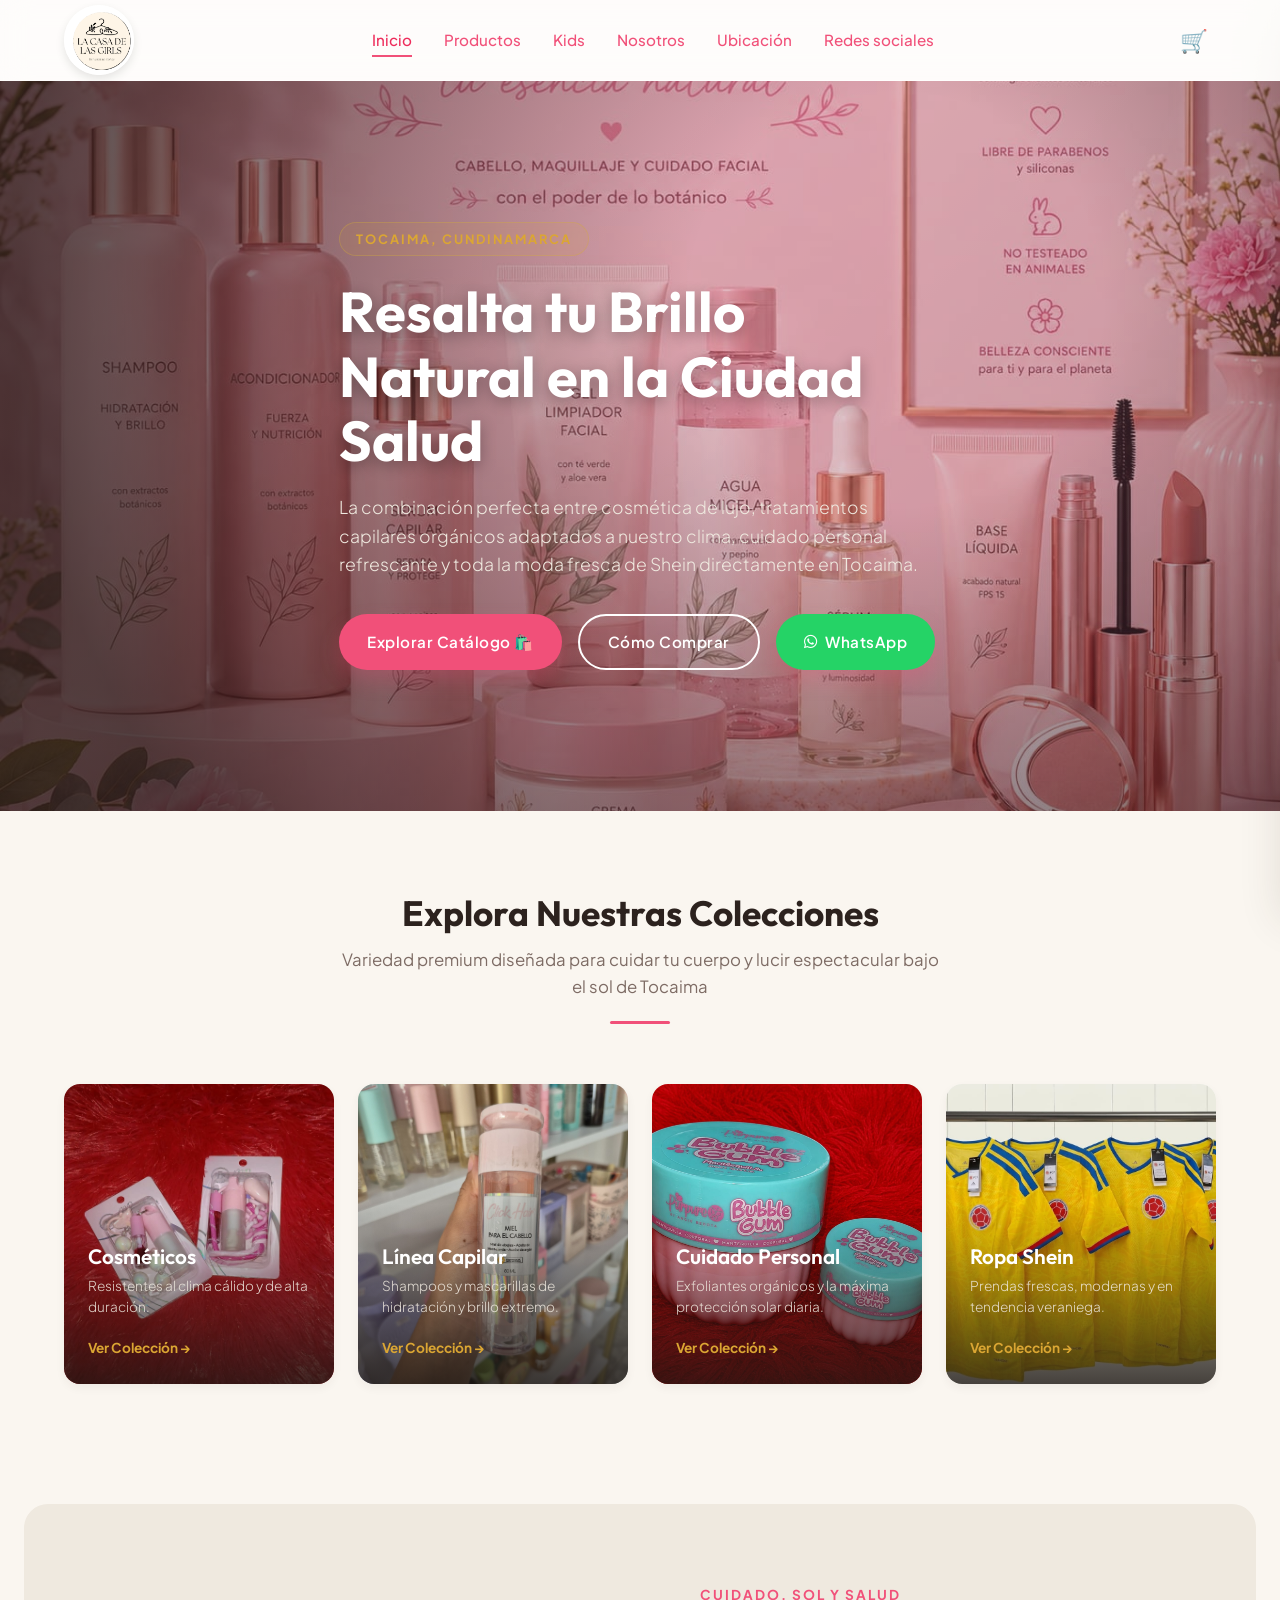
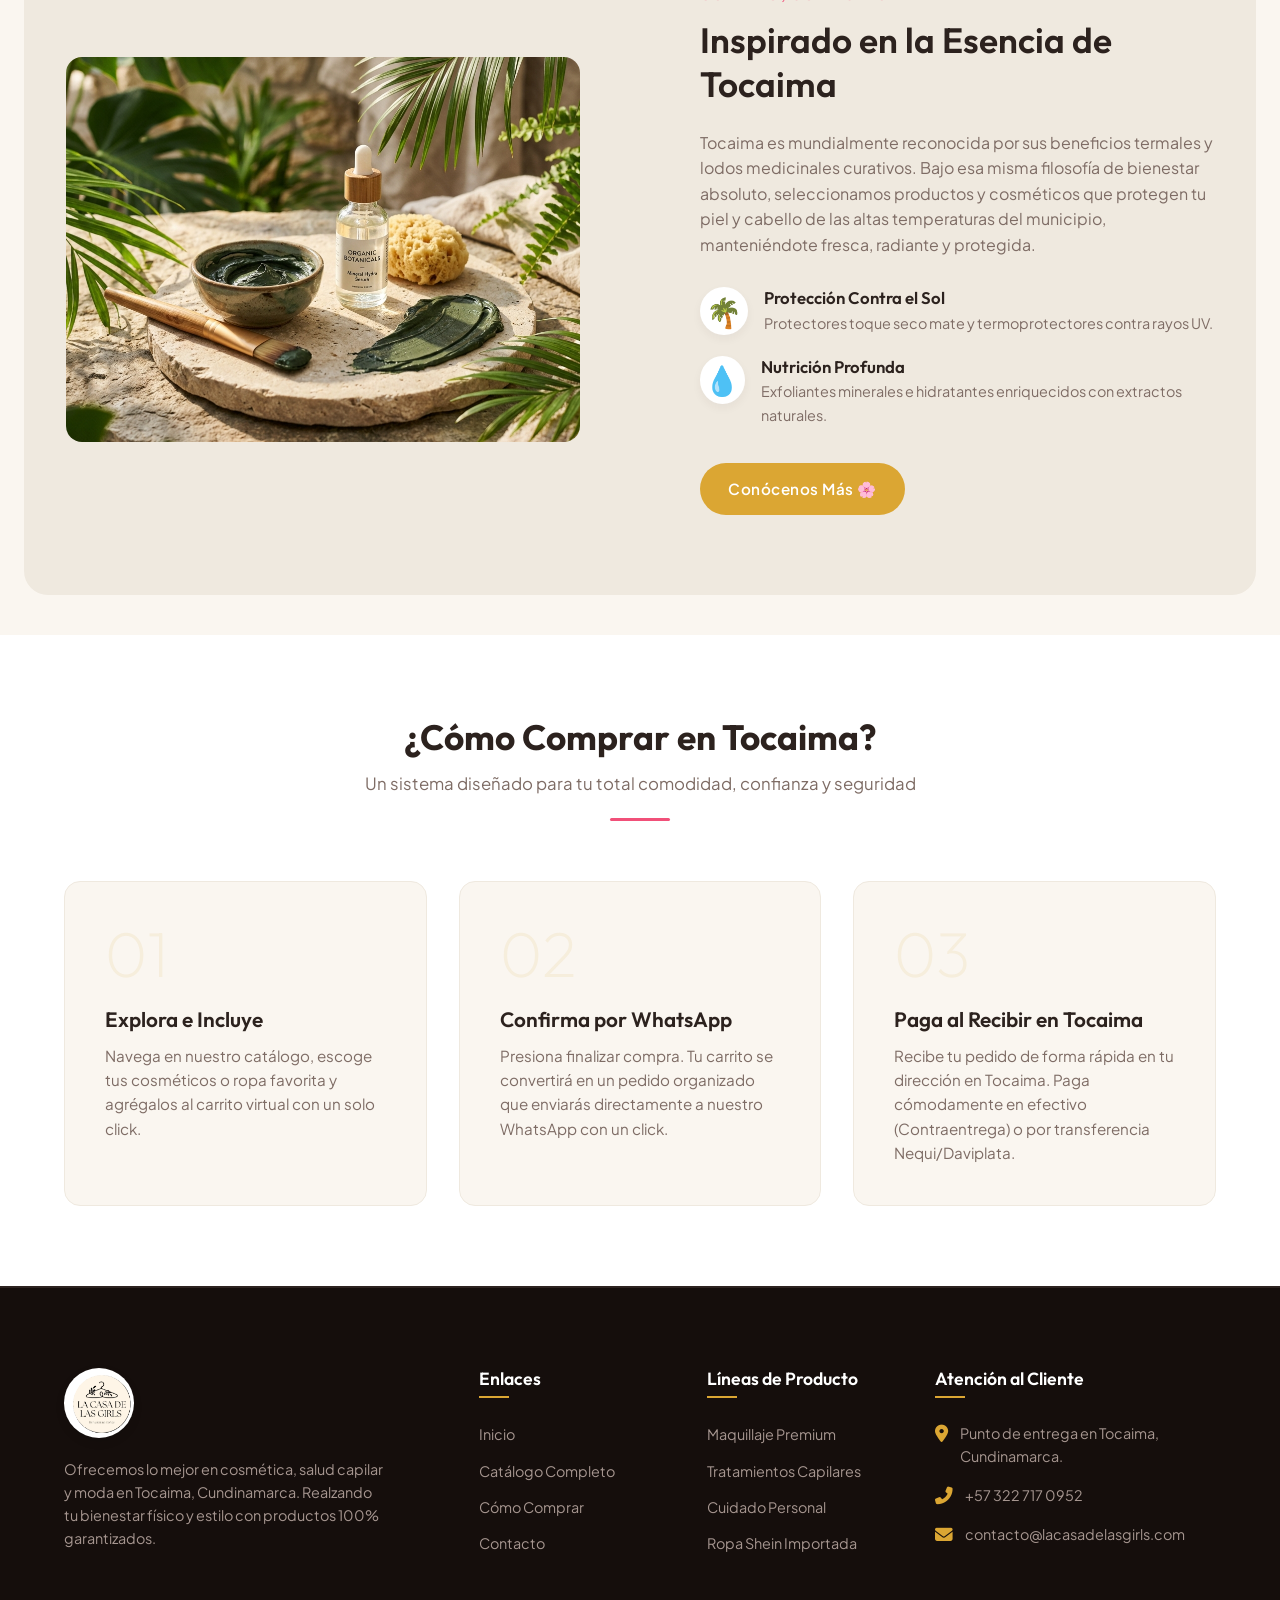
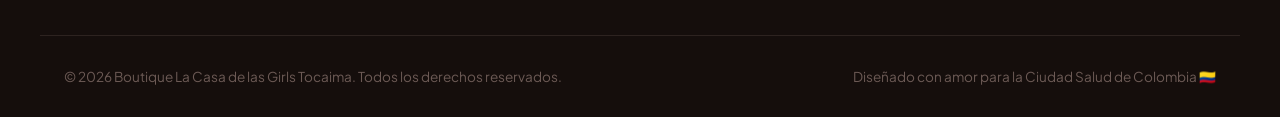
==== commit 26b888a4: "Mejora de responsividad (espacios) y testimonios" ====
--- a/html/inicio.html
+++ b/html/inicio.html
@@ -1,11 +1,13 @@
 <!DOCTYPE html>
 <html lang="es">
+
 <head>
     <meta charset="UTF-8">
     <meta name="viewport" content="width=device-width, initial-scale=1.0">
-    <title>Boutique La Casa de las Girls | Cosméticos, cuidado_personal y Shein en Tocaima</title>
+    <title>Boutique La Casa de las Girls | Cosméticos, Cuidado Personal y Shein en Tocaima</title>
     <!-- Meta tags SEO -->
-    <meta name="description" content="Descubre la mejor tienda de cosméticos, cuidado capilar y ropa_shein en Tocaima, Cundinamarca. compra 100% segura por WhatsApp.">
+    <meta name="description"
+        content="Descubre la mejor tienda de cosméticos, cuidado capilar y ropa Shein en Tocaima, Cundinamarca. compra 100% segura por WhatsApp.">
     <!-- Hojas de Estilo -->
     <link rel="stylesheet" href="../css/estilos.css">
     <link rel="stylesheet" href="../css/inicio.css">
@@ -13,6 +15,7 @@
     <link rel="stylesheet" href="https://cdnjs.cloudflare.com/ajax/libs/font-awesome/6.4.0/css/all.min.css">
     <link rel="icon" type="image/x-icon" href="../imagenes/logo.ico">
 </head>
+
 <body>
     <!-- Skip Link para Accesibilidad por Teclado -->
     <a href="#main-content" class="skip-link">Saltar al contenido principal</a>
@@ -20,8 +23,10 @@
     <header class="header-container">
         <nav class="navbar">
             <div class="container nav-container">
-                <a href="inicio.html" class="logo" id="logo-main"><img src="../imagenes/logo.png" alt="Logo La Casa de las Girls" class="logo-img" style="height:70px; width:auto; border-radius:50%; object-fit:contain; vertical-align:middle; box-shadow: 0 4px 10px rgba(0,0,0,0.1);"/></a>
-                
+                <a href="inicio.html" class="logo" id="logo-main"><img src="../imagenes/logo.png"
+                        alt="Logo La Casa de las Girls" class="logo-img"
+                        style="height:70px; width:auto; border-radius:50%; object-fit:contain; vertical-align:middle; box-shadow: 0 4px 10px rgba(0,0,0,0.1);" /></a>
+
                 <ul class="nav-menu">
                     <li><a href="inicio.html" class="nav-link active" id="lnk-inicio">Inicio</a></li>
                     <li><a href="productos.html" class="nav-link" id="lnk-productos">Productos</a></li>
@@ -51,151 +56,167 @@
     <main id="main-content">
 
 
-    <section class="hero-section">
-        <div class="hero-overlay"></div>
-        <div class="container hero-content animar-scroll">
-            <span class="hero-tag">Tocaima, Cundinamarca</span>
-            <h1>Resalta tu Brillo Natural en la Ciudad Salud</h1>
-            <p>La combinación perfecta entre cosmética de lujo, tratamientos capilares orgánicos adaptados a nuestro clima, cuidado_personal refrescante y toda la moda fresca de Shein directamente en Tocaima.</p>
-            <div class="hero-actions">
-                <a href="productos.html" class="btn btn-primary" id="btn-hero-catalog">Explorar Catálogo 🛍️</a>
-                <a href="nosotros.html" class="btn btn-secondary" style="color: #FFFFFF; border-color: #FFFFFF;" id="btn-hero-about">Cómo Comprar</a>
-                <a href="https://api.whatsapp.com/send?phone=573227170952&text=Hola%2C%20quiero%20saber%20más%20sobre%20los%20productos%20de%20La%20Casa%20de%20las%20Girls%20🌸" class="btn btn-primary" style="background-color: #25D366; border-color: #25D366;" target="_blank" id="btn-hero-whatsapp">
-                    <i class="fab fa-whatsapp"></i> WhatsApp
-                </a>
-            </div>
-        </div>
-    </section>
-
-
-    <section class="section categories-section">
-        <div class="container">
-            <div class="section-title text-center animar-scroll">
-                <h2>Explora Nuestras Colecciones</h2>
-                <p>Variedad premium diseñada para cuidar tu cuerpo y lucir espectacular bajo el sol de Tocaima</p>
-                <div class="divider"></div>
-            </div>
-
-            <div class="categories-grid">
-                <!-- Tarjeta 1: Cosméticos -->
-                <div class="category-card animar-scroll">
-                    <div class="category-img-container">
-                        <img src="../imagenes/cosmeticos/1.jpeg" alt="Maquillaje y Cosméticos" style="object-fit: cover; height: 100%; width: 100%;">
-                        <div class="category-overlay"></div>
-                    </div>
-                    <div class="category-content">
-                        <h3>Cosméticos</h3>
-                        <p>Resistentes al clima cálido y de alta duración.</p>
-                        <a href="productos.html?categoria=cosmeticos" class="category-link">Ver Colección &rarr;</a>
-                    </div>
-                </div>
-
-                <!-- Tarjeta 2: Capilares -->
-                <div class="category-card animar-scroll" style="animation-delay: 0.1s;">
-                    <div class="category-img-container">
-                        <img src="../imagenes/descargas/2.jpeg" alt="Tratamientos Capilares" style="object-fit: cover; height: 100%; width: 100%;">
-                        <div class="category-overlay"></div>
-                    </div>
-                    <div class="category-content">
-                        <h3>Línea Capilar</h3>
-                        <p>Shampoos y mascarillas de hidratación y brillo extremo.</p>
-                        <a href="productos.html?categoria=capilares" class="category-link">Ver Colección &rarr;</a>
-                    </div>
-                </div>
-
-                <!-- Tarjeta 3: cuidado_personal -->
-                <div class="category-card animar-scroll" style="animation-delay: 0.2s;">
-                    <div class="category-img-container">
-                        <img src="../imagenes/cuidado_personal/5.jpeg" alt="cuidado_personal" style="object-fit: cover; height: 100%; width: 100%;">
-                        <div class="category-overlay"></div>
-                    </div>
-                    <div class="category-content">
-                        <h3>cuidado_personal</h3>
-                        <p>Exfoliantes orgánicos y la máxima protección solar diaria.</p>
-                        <a href="productos.html?categoria=personal" class="category-link">Ver Colección &rarr;</a>
-                    </div>
-                </div>
-
-                <!-- Tarjeta 4: ropa_shein -->
-                <div class="category-card animar-scroll" style="animation-delay: 0.3s;">
-                    <div class="category-img-container">
-                        <img src="../imagenes/ropa_shein/1.jpeg" alt="ropa_shein" style="object-fit: cover; height: 100%; width: 100%;">
-                        <div class="category-overlay"></div>
-                    </div>
-                    <div class="category-content">
-                        <h3>ropa_shein</h3>
-                        <p>Prendas frescas, modernas y en tendencia veraniega.</p>
-                        <a href="productos.html?categoria=shein" class="category-link">Ver Colección &rarr;</a>
-                    </div>
-                </div>
-            </div>
-        </div>
-    </section>
-
-    <!-- Banner de Identidad Local y Bienestar -->
-    <section class="section local-identity-section">
-    
-        <div class="container local-grid">
-            <div class="local-img animar-scroll izquierda">
-                <img loading="lazy" src="../imagenes/bienestar_tocaima.png" alt="Bienestar en Tocaima" class="rounded-img shadow-lg" onerror="this.src='https://placehold.co/500x400/FAF6F0/D4AF37?text=Bienestar+en+la+Ciudad+Salud'">
-            </div>
-            <div class="local-text animar-scroll derecha">
-                <span class="sub-title">Cuidado, Sol y Salud</span>
-                <h2>Inspirado en la Esencia de Tocaima</h2>
-                <p>Tocaima es mundialmente reconocida por sus beneficios termales y lodos medicinales curativos. Bajo esa misma filosofía de bienestar absoluto, seleccionamos productos y cosméticos que protegen tu piel y cabello de las altas temperaturas del municipio, manteniéndote fresca, radiante y protegida.</p>
-                
-                <div class="local-highlights">
-                    <div class="highlight-item">
-                        <span class="highlight-icon">🌴</span>
-                        <div>
-                            <h4>Protección Contra el Sol</h4>
-                            <p>Protectores toque seco mate y termoprotectores contra rayos UV.</p>
-                        </div>
-                    </div>
-                    <div class="highlight-item">
-                        <span class="highlight-icon">💧</span>
-                        <div>
-                            <h4>Nutrición Profunda</h4>
-                            <p>Exfoliantes minerales e hidratantes enriquecidos con extractos naturales.</p>
-                        </div>
-                    </div>
-                </div>
-                
-                <a href="nosotros.html" class="btn btn-accent" id="btn-read-more">Conócenos Más 🌸</a>
-            </div>
-        </div>
-    </section>
-
-    <section class="section steps-section">
-        <div class="container">
-            <div class="section-title text-center animar-scroll">
-                <h2>¿Cómo Comprar en Tocaima?</h2>
-                <p>Un sistema diseñado para tu total comodidad, confianza y seguridad</p>
-                <div class="divider"></div>
-            </div>
-
-            <div class="steps-grid">
-                <!-- Paso 1 -->
-                <div class="step-card animar-scroll">
-                    <div class="step-num">01</div>
-                    <h3>Explora e Incluye</h3>
-                    <p>Navega en nuestro catálogo, escoge tus cosméticos o ropa favorita y agrégalos al carrito virtual con un solo click.</p>
-                </div>
-                <!-- Paso 2 -->
-                <div class="step-card animar-scroll" style="animation-delay: 0.1s;">
-                    <div class="step-num">02</div>
-                    <h3>Confirma por WhatsApp</h3>
-                    <p>Presiona finalizar compra. Tu carrito se convertirá en un pedido organizado que enviarás directamente a nuestro WhatsApp con un click.</p>
-                </div>
-                <!-- Paso 3 -->
-                <div class="step-card animar-scroll" style="animation-delay: 0.2s;">
-                    <div class="step-num">03</div>
-                    <h3>Paga al Recibir en Tocaima</h3>
-                    <p>Recibe tu pedido de forma rápida en tu dirección en Tocaima. Paga cómodamente en efectivo (Contraentrega) o por transferencia Nequi/Daviplata.</p>
-                </div>
-            </div>
-        </div>
-    </section>
+        <section class="hero-section">
+            <div class="hero-overlay"></div>
+            <div class="container hero-content animar-scroll">
+                <span class="hero-tag">Tocaima, Cundinamarca</span>
+                <h1>Resalta tu Brillo Natural en la Ciudad Salud</h1>
+                <p>La combinación perfecta entre cosmética de lujo, tratamientos capilares orgánicos adaptados a nuestro
+                    clima, cuidado personal refrescante y toda la moda fresca de Shein directamente en Tocaima.</p>
+                <div class="hero-actions">
+                    <a href="productos.html" class="btn btn-primary" id="btn-hero-catalog">Explorar Catálogo 🛍️</a>
+                    <a href="nosotros.html" class="btn btn-secondary" style="color: #FFFFFF; border-color: #FFFFFF;"
+                        id="btn-hero-about">Cómo Comprar</a>
+                    <a href="https://api.whatsapp.com/send?phone=573227170952&text=Hola%2C%20quiero%20saber%20más%20sobre%20los%20productos%20de%20La%20Casa%20de%20las%20Girls%20🌸"
+                        class="btn btn-primary" style="background-color: #25D366; border-color: #25D366;"
+                        target="_blank" id="btn-hero-whatsapp">
+                        <i class="fab fa-whatsapp"></i> WhatsApp
+                    </a>
+                </div>
+            </div>
+        </section>
+
+
+        <section class="section categories-section">
+            <div class="container">
+                <div class="section-title text-center animar-scroll">
+                    <h2>Explora Nuestras Colecciones</h2>
+                    <p>Variedad premium diseñada para cuidar tu cuerpo y lucir espectacular bajo el sol de Tocaima</p>
+                    <div class="divider"></div>
+                </div>
+
+                <div class="categories-grid">
+                    <!-- Tarjeta 1: Cosméticos -->
+                    <div class="category-card animar-scroll">
+                        <div class="category-img-container">
+                            <img src="../imagenes/cosmeticos/1.jpeg" alt="Maquillaje y Cosméticos"
+                                style="object-fit: cover; height: 100%; width: 100%;">
+                            <div class="category-overlay"></div>
+                        </div>
+                        <div class="category-content">
+                            <h3>Cosméticos</h3>
+                            <p>Resistentes al clima cálido y de alta duración.</p>
+                            <a href="productos.html?categoria=cosmeticos" class="category-link">Ver Colección &rarr;</a>
+                        </div>
+                    </div>
+
+                    <!-- Tarjeta 2: Capilares -->
+                    <div class="category-card animar-scroll" style="animation-delay: 0.1s;">
+                        <div class="category-img-container">
+                            <img src="../imagenes/descargas/2.jpeg" alt="Tratamientos Capilares"
+                                style="object-fit: cover; height: 100%; width: 100%;">
+                            <div class="category-overlay"></div>
+                        </div>
+                        <div class="category-content">
+                            <h3>Línea Capilar</h3>
+                            <p>Shampoos y mascarillas de hidratación y brillo extremo.</p>
+                            <a href="productos.html?categoria=capilares" class="category-link">Ver Colección &rarr;</a>
+                        </div>
+                    </div>
+
+                    <!-- Tarjeta 3: Cuidado Personal -->
+                    <div class="category-card animar-scroll" style="animation-delay: 0.2s;">
+                        <div class="category-img-container">
+                            <img src="../imagenes/cuidado_personal/5.jpeg" alt="cuidado_personal"
+                                style="object-fit: cover; height: 100%; width: 100%;">
+                            <div class="category-overlay"></div>
+                        </div>
+                        <div class="category-content">
+                            <h3>Cuidado Personal</h3>
+                            <p>Exfoliantes orgánicos y la máxima protección solar diaria.</p>
+                            <a href="productos.html?categoria=personal" class="category-link">Ver Colección &rarr;</a>
+                        </div>
+                    </div>
+
+                    <!-- Tarjeta 4: Ropa Shein -->
+                    <div class="category-card animar-scroll" style="animation-delay: 0.3s;">
+                        <div class="category-img-container">
+                            <img src="../imagenes/ropa_shein/1.jpeg" alt="ropa_shein"
+                                style="object-fit: cover; height: 100%; width: 100%;">
+                            <div class="category-overlay"></div>
+                        </div>
+                        <div class="category-content">
+                            <h3>Ropa Shein</h3>
+                            <p>Prendas frescas, modernas y en tendencia veraniega.</p>
+                            <a href="productos.html?categoria=shein" class="category-link">Ver Colección &rarr;</a>
+                        </div>
+                    </div>
+                </div>
+            </div>
+        </section>
+
+        <!-- Banner de Identidad Local y Bienestar -->
+        <section class="section local-identity-section">
+
+            <div class="container local-grid">
+                <div class="local-img animar-scroll izquierda">
+                    <img loading="lazy" src="../imagenes/bienestar_tocaima.png" alt="Bienestar en Tocaima"
+                        class="rounded-img shadow-lg"
+                        onerror="this.src='https://placehold.co/500x400/FAF6F0/D4AF37?text=Bienestar+en+la+Ciudad+Salud'">
+                </div>
+                <div class="local-text animar-scroll derecha">
+                    <span class="sub-title">Cuidado, Sol y Salud</span>
+                    <h2>Inspirado en la Esencia de Tocaima</h2>
+                    <p>Tocaima es mundialmente reconocida por sus beneficios termales y lodos medicinales curativos.
+                        Bajo esa misma filosofía de bienestar absoluto, seleccionamos productos y cosméticos que
+                        protegen tu piel y cabello de las altas temperaturas del municipio, manteniéndote fresca,
+                        radiante y protegida.</p>
+
+                    <div class="local-highlights">
+                        <div class="highlight-item">
+                            <span class="highlight-icon">🌴</span>
+                            <div>
+                                <h4>Protección Contra el Sol</h4>
+                                <p>Protectores toque seco mate y termoprotectores contra rayos UV.</p>
+                            </div>
+                        </div>
+                        <div class="highlight-item">
+                            <span class="highlight-icon">💧</span>
+                            <div>
+                                <h4>Nutrición Profunda</h4>
+                                <p>Exfoliantes minerales e hidratantes enriquecidos con extractos naturales.</p>
+                            </div>
+                        </div>
+                    </div>
+
+                    <a href="nosotros.html" class="btn btn-accent" id="btn-read-more">Conócenos Más 🌸</a>
+                </div>
+            </div>
+        </section>
+
+        <section class="section steps-section">
+            <div class="container">
+                <div class="section-title text-center animar-scroll">
+                    <h2>¿Cómo Comprar en Tocaima?</h2>
+                    <p>Un sistema diseñado para tu total comodidad, confianza y seguridad</p>
+                    <div class="divider"></div>
+                </div>
+
+                <div class="steps-grid">
+                    <!-- Paso 1 -->
+                    <div class="step-card animar-scroll">
+                        <div class="step-num">01</div>
+                        <h3>Explora e Incluye</h3>
+                        <p>Navega en nuestro catálogo, escoge tus cosméticos o ropa favorita y agrégalos al carrito
+                            virtual con un solo click.</p>
+                    </div>
+                    <!-- Paso 2 -->
+                    <div class="step-card animar-scroll" style="animation-delay: 0.1s;">
+                        <div class="step-num">02</div>
+                        <h3>Confirma por WhatsApp</h3>
+                        <p>Presiona finalizar compra. Tu carrito se convertirá en un pedido organizado que enviarás
+                            directamente a nuestro WhatsApp con un click.</p>
+                    </div>
+                    <!-- Paso 3 -->
+                    <div class="step-card animar-scroll" style="animation-delay: 0.2s;">
+                        <div class="step-num">03</div>
+                        <h3>Paga al Recibir en Tocaima</h3>
+                        <p>Recibe tu pedido de forma rápida en tu dirección en Tocaima. Paga cómodamente en efectivo
+                            (Contraentrega) o por transferencia Nequi/Daviplata.</p>
+                    </div>
+                </div>
+            </div>
+        </section>
     </main>
 
     <div class="cart-overlay" id="cart-overlay"></div>
@@ -209,7 +230,9 @@
             <div id="cart-empty-message" class="text-center" style="padding: 40px 20px;">
                 <p style="font-size: 1.5rem; margin-bottom: 15px;">🏜️</p>
                 <p style="font-weight: 500; color: var(--color-text-muted);">Tu carrito de compras está vacío.</p>
-                <a href="productos.html" class="btn btn-primary" style="margin-top: 20px; padding: 10px 20px; font-size: 0.85rem;" id="btn-cart-empty-catalog">Ver Catálogo</a>
+                <a href="productos.html" class="btn btn-primary"
+                    style="margin-top: 20px; padding: 10px 20px; font-size: 0.85rem;" id="btn-cart-empty-catalog">Ver
+                    Catálogo</a>
             </div>
             <!-- Lista de items agregados -->
             <div id="cart-items-container"></div>
@@ -218,10 +241,12 @@
         <div class="cart-sidebar-footer" id="cart-footer-details" style="display: none;">
             <div class="cart-subtotal-container">
                 <span>Subtotal:</span>
-                <span id="cart-subtotal" style="font-weight: 700; color: var(--color-primary); font-size: 1.2rem;">$0</span>
-            </div>
-
-            <button onclick="enviarPedidoWhatsApp()" class="btn btn-primary" style="width: 100%; gap: 10px;" id="cart-checkout-btn">
+                <span id="cart-subtotal"
+                    style="font-weight: 700; color: var(--color-primary); font-size: 1.2rem;">$0</span>
+            </div>
+
+            <button onclick="enviarPedidoWhatsApp()" class="btn btn-primary" style="width: 100%; gap: 10px;"
+                id="cart-checkout-btn">
                 Confirmar por WhatsApp 📱
             </button>
         </div>
@@ -232,9 +257,11 @@
             <!-- Columna 1: Branding -->
             <div class="footer-brand">
                 <a href="inicio.html" class="logo" style="margin-bottom: 20px;">
-                    <img src="../imagenes/logo.png" alt="Logo La Casa de las Girls" style="height:70px; width:auto; border-radius:50%; object-fit:contain; vertical-align:middle; box-shadow: 0 4px 10px rgba(0,0,0,0.1);"/>
+                    <img src="../imagenes/logo.png" alt="Logo La Casa de las Girls"
+                        style="height:70px; width:auto; border-radius:50%; object-fit:contain; vertical-align:middle; box-shadow: 0 4px 10px rgba(0,0,0,0.1);" />
                 </a>
-                <p>Ofrecemos lo mejor en cosmética, salud capilar y moda en Tocaima, Cundinamarca. Realzando tu bienestar físico y estilo con productos 100% garantizados.</p>
+                <p>Ofrecemos lo mejor en cosmética, salud capilar y moda en Tocaima, Cundinamarca. Realzando tu
+                    bienestar físico y estilo con productos 100% garantizados.</p>
             </div>
 
             <!-- Columna 2: Enlaces Rápidos -->
@@ -254,8 +281,8 @@
                 <ul class="footer-links">
                     <li><a href="productos.html?categoria=cosmeticos">Maquillaje Premium</a></li>
                     <li><a href="productos.html?categoria=capilares">Tratamientos Capilares</a></li>
-                    <li><a href="productos.html?categoria=personal">cuidado_personal</a></li>
-                    <li><a href="productos.html?categoria=shein">ropa_shein Importada</a></li>
+                    <li><a href="productos.html?categoria=personal">Cuidado Personal</a></li>
+                    <li><a href="productos.html?categoria=shein">Ropa Shein Importada</a></li>
                 </ul>
             </div>
 
@@ -290,9 +317,5 @@
     <script src="../js/carrito.js"></script>
     <script src="../js/main.js"></script>
 </body>
-</html>
-
-
-
-
-
+
+</html>
--- a/css/estilos.css
+++ b/css/estilos.css
@@ -754,6 +754,10 @@
     .section {
         padding: 60px 0;
     }
+
+    .container {
+        padding: 0 16px;
+    }
     
     .menu-toggle {
         display: flex;
@@ -761,25 +765,31 @@
         z-index: 10002;
     }
 
+    .nav-container {
+        height: 65px;
+    }
+
     .nav-menu {
         position: fixed;
-        top: 80px;
+        top: 65px;
         left: 0;
         width: 100%;
-        height: calc(100vh - 80px);
+        height: calc(100vh - 65px);
         background-color: var(--glass-bg);
         backdrop-filter: blur(15px);
         -webkit-backdrop-filter: blur(15px);
         flex-direction: column;
         align-items: center;
         justify-content: center;
-        gap: 32px;
+        gap: 24px;
         transform: translateY(-100%);
         opacity: 0;
         transition: transform 0.35s ease, opacity 0.3s ease;
         pointer-events: none;
         border-top: 1px solid var(--color-border);
         z-index: 10001;
+        overflow-y: auto;
+        padding: 20px 0;
     }
 
     .nav-menu.active {
@@ -789,8 +799,10 @@
     }
 
     .nav-link {
-        font-size: 1.2rem;
+        font-size: 1.1rem;
         pointer-events: auto;
+        white-space: nowrap;
+        padding: 10px 16px;
     }
 
     /* Fallback para dispositivos sin soporte de backdrop-filter o transparencia reducida */
@@ -812,11 +824,88 @@
 
     .footer-grid {
         grid-template-columns: 1fr;
+        gap: 32px;
     }
 
     .footer-bottom {
         flex-direction: column;
-        gap: 15px;
+        gap: 12px;
         text-align: center;
     }
-}
+
+    .footer {
+        padding: 50px 0 24px 0;
+    }
+
+    .footer-brand p {
+        max-width: 100%;
+    }
+
+    /* Carrito sidebar responsive */
+    .cart-sidebar {
+        width: 100%;
+    }
+
+    /* Toast repositioning */
+    .toast-container {
+        bottom: 16px;
+        right: 16px;
+        left: 16px;
+    }
+
+    .toast {
+        min-width: auto;
+        width: 100%;
+        font-size: 0.85rem;
+        padding: 12px 16px;
+    }
+
+    /* Botones más compactos en móvil */
+    .btn {
+        padding: 12px 22px;
+        font-size: 0.88rem;
+    }
+}
+
+/* Pantallas muy pequeñas (teléfonos compactos) */
+@media (max-width: 400px) {
+    html {
+        font-size: 14px;
+    }
+
+    .container {
+        padding: 0 12px;
+    }
+
+    .nav-link {
+        font-size: 1rem;
+        padding: 8px 12px;
+    }
+
+    .btn {
+        padding: 10px 18px;
+        font-size: 0.82rem;
+    }
+
+    .footer-heading {
+        font-size: 1rem;
+    }
+
+    .footer-links a,
+    .footer-contact li {
+        font-size: 0.85rem;
+    }
+
+    .cart-sidebar-header {
+        padding: 16px;
+    }
+
+    .cart-sidebar-body {
+        padding: 16px;
+    }
+
+    .cart-sidebar-footer {
+        padding: 16px;
+    }
+}
+
--- a/css/inicio.css
+++ b/css/inicio.css
@@ -396,24 +396,147 @@
         grid-template-columns: 1fr;
         gap: 20px;
     }
+
+    .section-title h2 {
+        font-size: 1.8rem;
+    }
+
+    .section-title p {
+        font-size: 0.95rem;
+    }
 }
 
 @media (max-width: 768px) {
     .hero-section {
         height: auto;
-        padding: 100px 0;
+        padding: 80px 0 60px 0;
+        min-height: auto;
     }
     
     .hero-section h1 {
-        font-size: 2.5rem;
+        font-size: 2.2rem;
+    }
+
+    .hero-section p {
+        font-size: 0.95rem;
+        margin-bottom: 28px;
     }
     
     .hero-actions {
         flex-direction: column;
         gap: 12px;
+        align-items: flex-start;
+    }
+
+    .hero-actions .btn {
+        width: 100%;
+        justify-content: center;
+        text-align: center;
+    }
+
+    .hero-tag {
+        font-size: 0.7rem;
+        letter-spacing: 1.5px;
+        padding: 5px 12px;
+        margin-bottom: 16px;
     }
     
     .categories-grid {
         grid-template-columns: 1fr;
-    }
-}
+        gap: 20px;
+    }
+
+    .category-img-container {
+        height: 220px;
+    }
+
+    .section-title {
+        margin-bottom: 40px;
+    }
+
+    .section-title h2 {
+        font-size: 1.6rem;
+    }
+
+    .local-identity-section {
+        margin: 10px 8px;
+        padding: 30px 16px;
+        border-radius: var(--radius-md);
+    }
+
+    .local-text h2 {
+        font-size: 1.6rem;
+        margin-bottom: 16px;
+    }
+
+    .local-text p {
+        font-size: 0.9rem;
+    }
+
+    .highlight-icon {
+        width: 42px;
+        height: 42px;
+        font-size: 1.4rem;
+        min-width: 42px;
+    }
+
+    .highlight-item h4 {
+        font-size: 0.95rem;
+    }
+
+    .highlight-item p {
+        font-size: 0.85rem;
+    }
+
+    .step-card {
+        padding: 28px 20px;
+    }
+
+    .step-num {
+        font-size: 3rem;
+        margin-bottom: 14px;
+    }
+
+    .step-card h3 {
+        font-size: 1.15rem;
+    }
+
+    .step-card p {
+        font-size: 0.88rem;
+    }
+}
+
+@media (max-width: 400px) {
+    .hero-section {
+        padding: 60px 0 50px 0;
+    }
+
+    .hero-section h1 {
+        font-size: 1.8rem;
+    }
+
+    .hero-section p {
+        font-size: 0.88rem;
+    }
+
+    .hero-content {
+        max-width: 100%;
+    }
+
+    .section-title h2 {
+        font-size: 1.4rem;
+    }
+
+    .section-title p {
+        font-size: 0.88rem;
+    }
+
+    .category-content h3 {
+        font-size: 1.1rem;
+    }
+
+    .local-text h2 {
+        font-size: 1.4rem;
+    }
+}
+
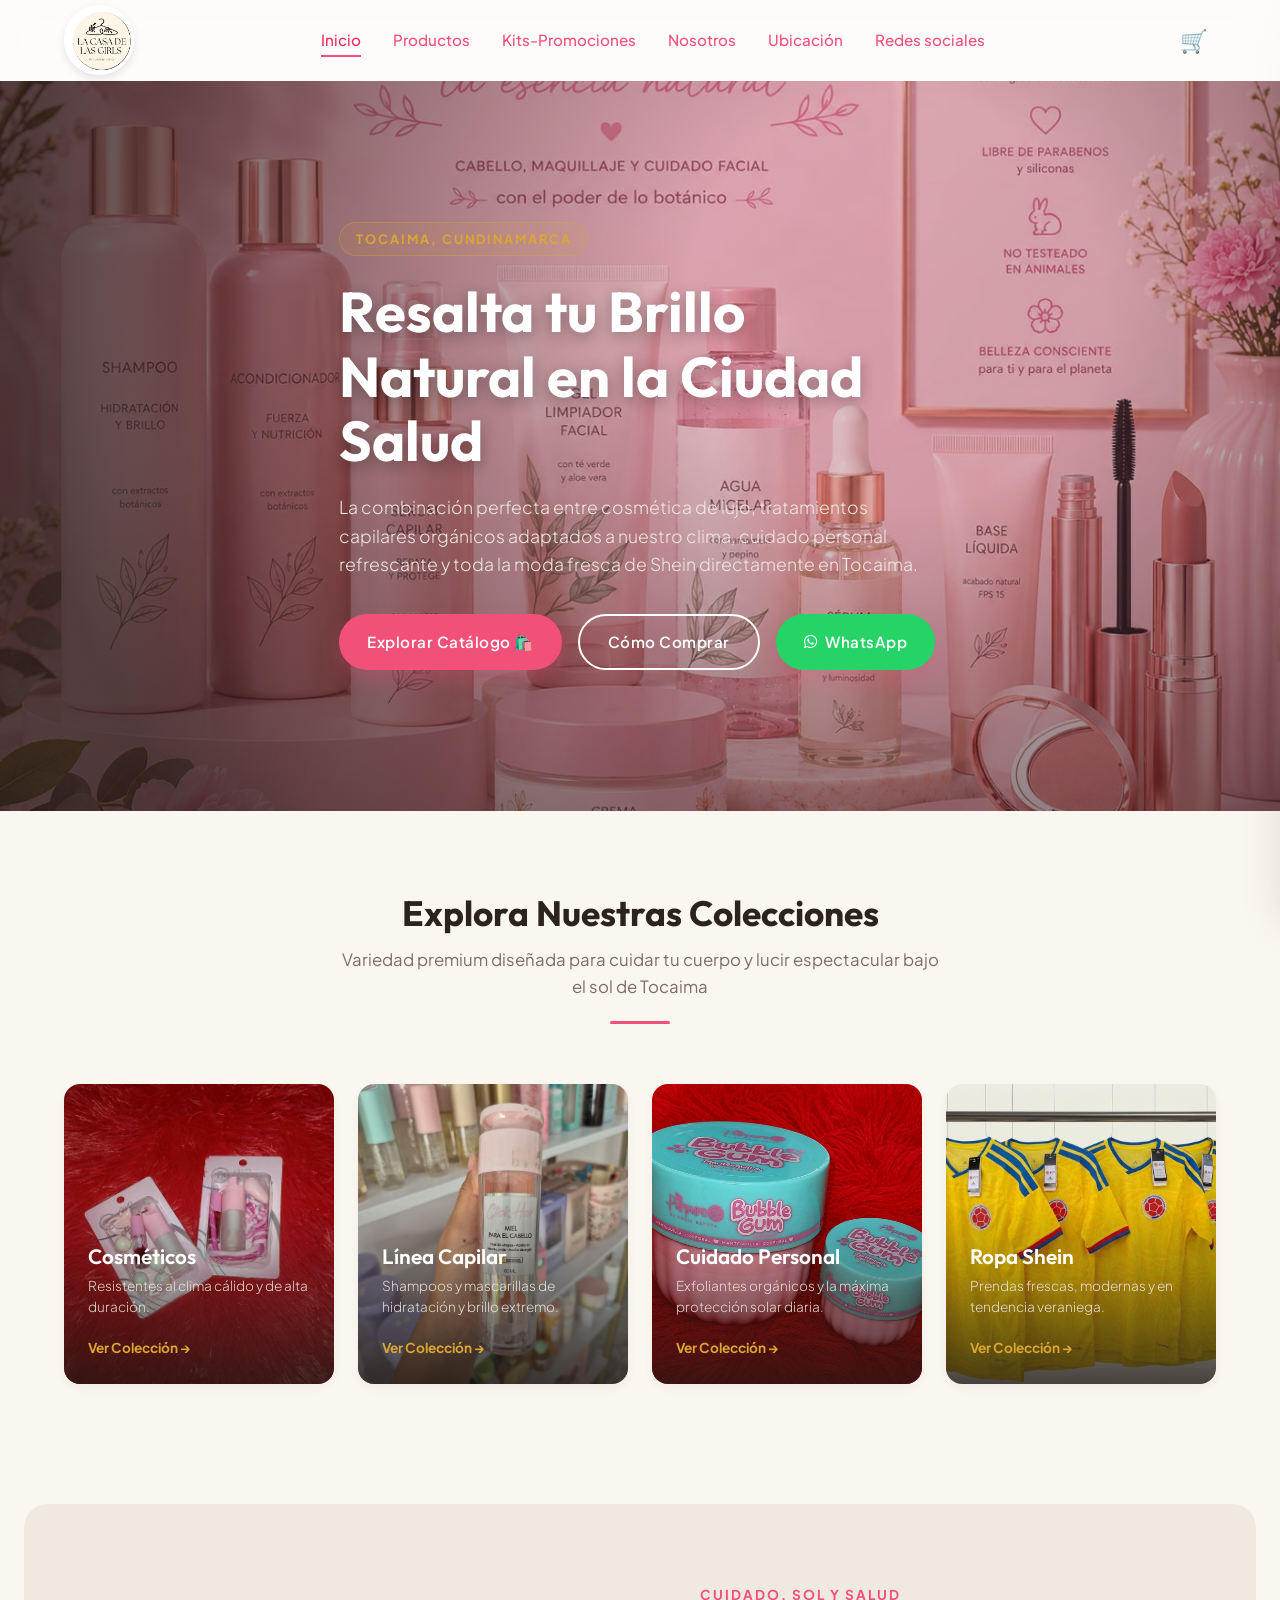
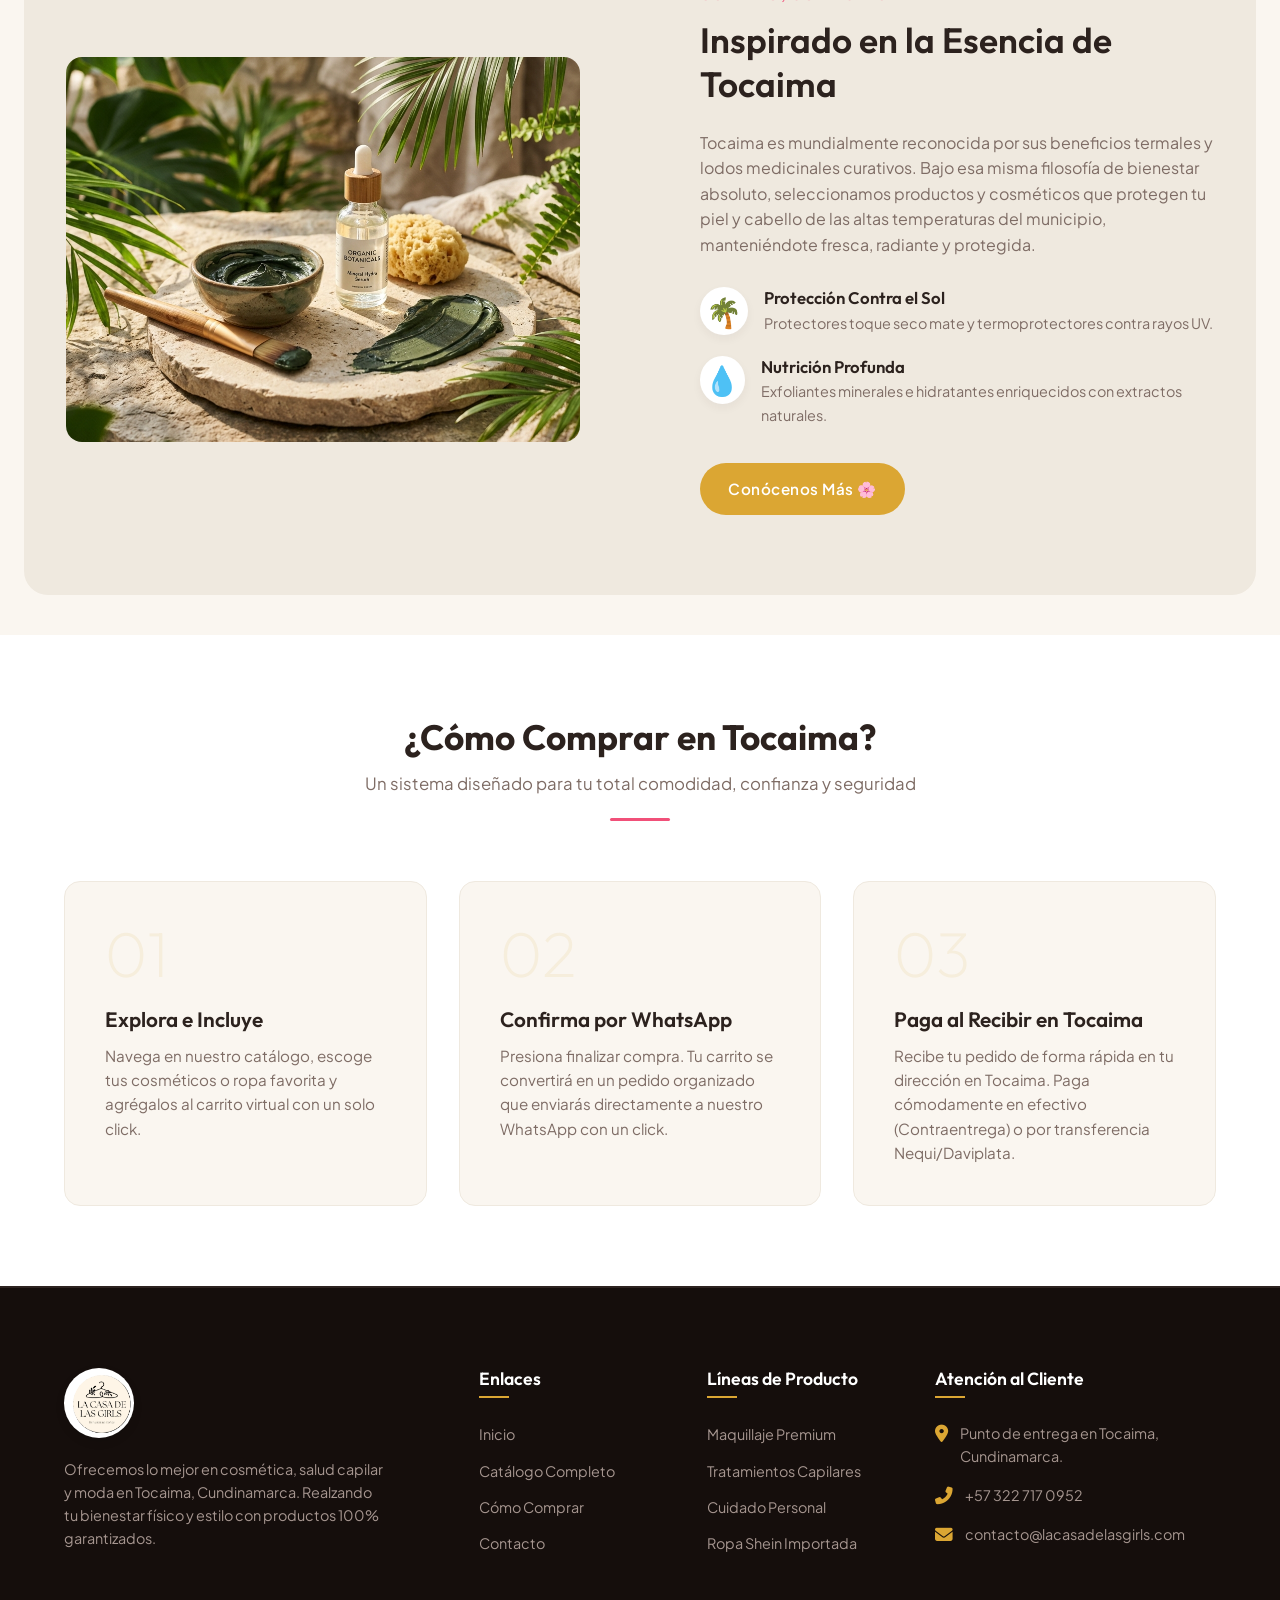
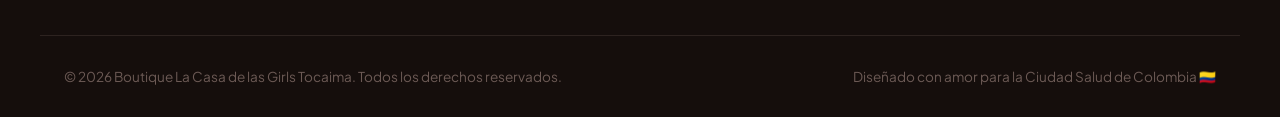
==== commit 4db5e074: "Renombrar Kids a Kits-Promociones" ====
--- a/html/inicio.html
+++ b/html/inicio.html
@@ -30,7 +30,7 @@
                 <ul class="nav-menu">
                     <li><a href="inicio.html" class="nav-link active" id="lnk-inicio">Inicio</a></li>
                     <li><a href="productos.html" class="nav-link" id="lnk-productos">Productos</a></li>
-                    <li><a href="productos.html?categoria=kids" class="nav-link" id="lnk-kids">Kids</a></li>
+                    <li><a href="productos.html?categoria=kids" class="nav-link" id="lnk-kids">Kits-Promociones</a></li>
                     <li><a href="nosotros.html" class="nav-link" id="lnk-nosotros">Nosotros</a></li>
                     <li><a href="ubicacion.html" class="nav-link" id="lnk-ubicacion">Ubicación</a></li>
                     <li><a href="redes.html" class="nav-link" id="lnk-contacto">Redes sociales</a></li>
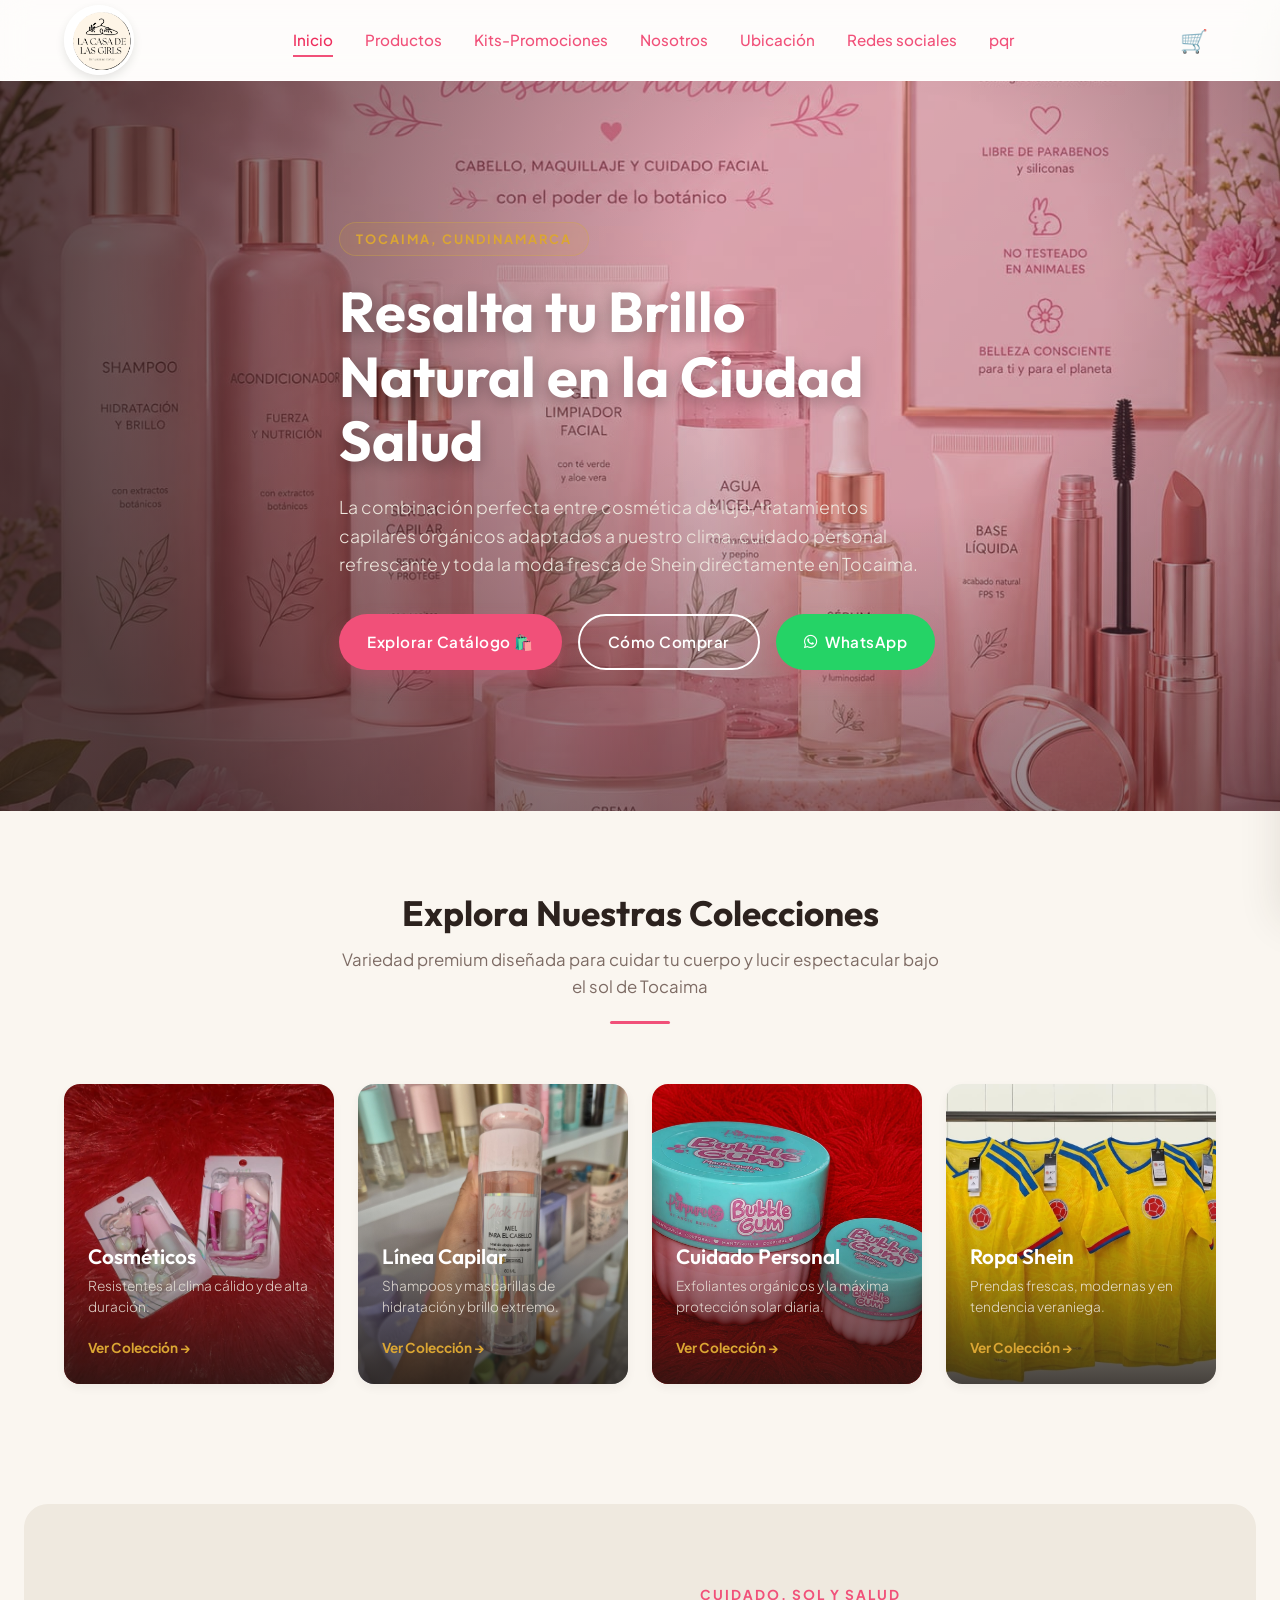
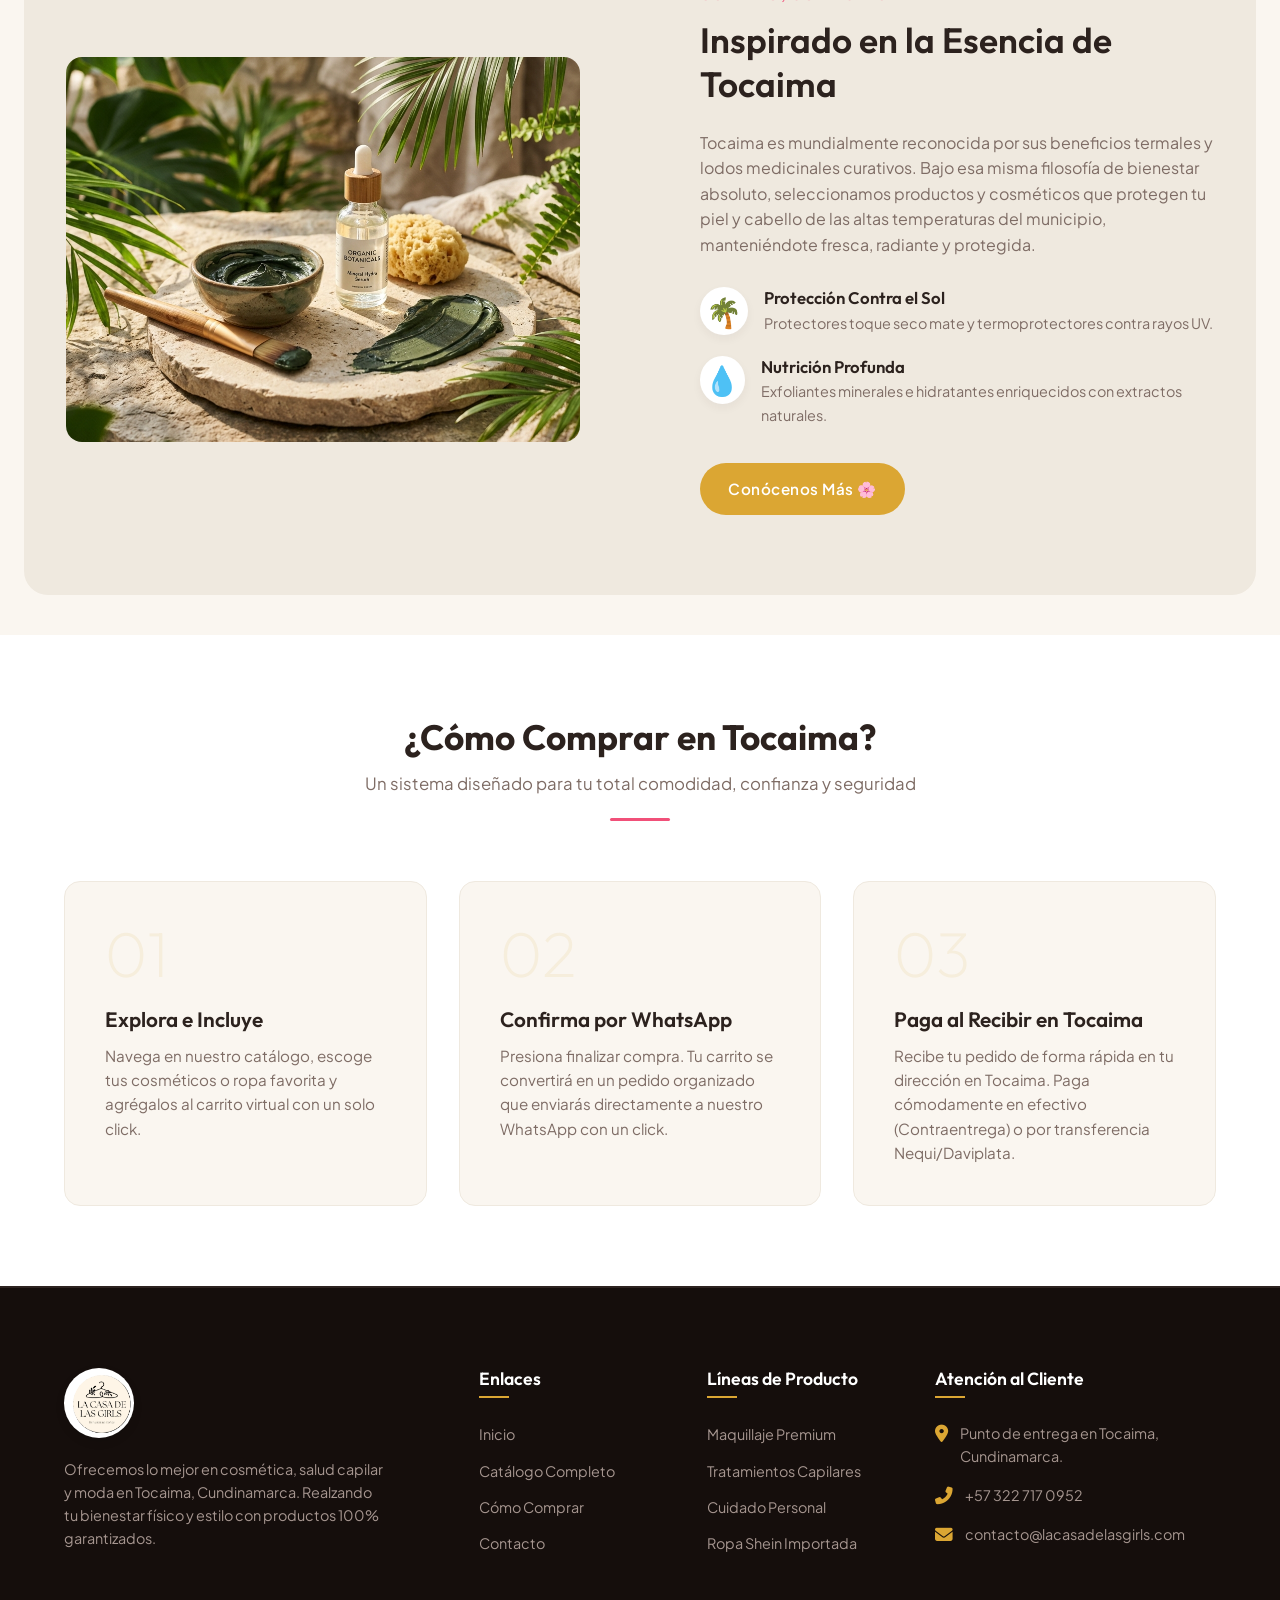
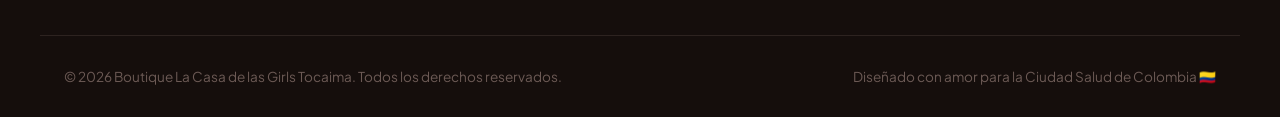
==== commit dec542d7: "Add link to PQR page in inicio.html" ====
--- a/html/inicio.html
+++ b/html/inicio.html
@@ -34,6 +34,8 @@
                     <li><a href="nosotros.html" class="nav-link" id="lnk-nosotros">Nosotros</a></li>
                     <li><a href="ubicacion.html" class="nav-link" id="lnk-ubicacion">Ubicación</a></li>
                     <li><a href="redes.html" class="nav-link" id="lnk-contacto">Redes sociales</a></li>
+                     <li><a href="https//iedhernanvenegascarrillo.edu.co/bases2026/proyecto1/pqr1.html" class="nav-link" id="lnk-contacto">pqr</a></li>
+                    
                 </ul>
 
                 <div class="nav-actions">
@@ -318,4 +320,4 @@
     <script src="../js/main.js"></script>
 </body>
 
-</html>+</html>
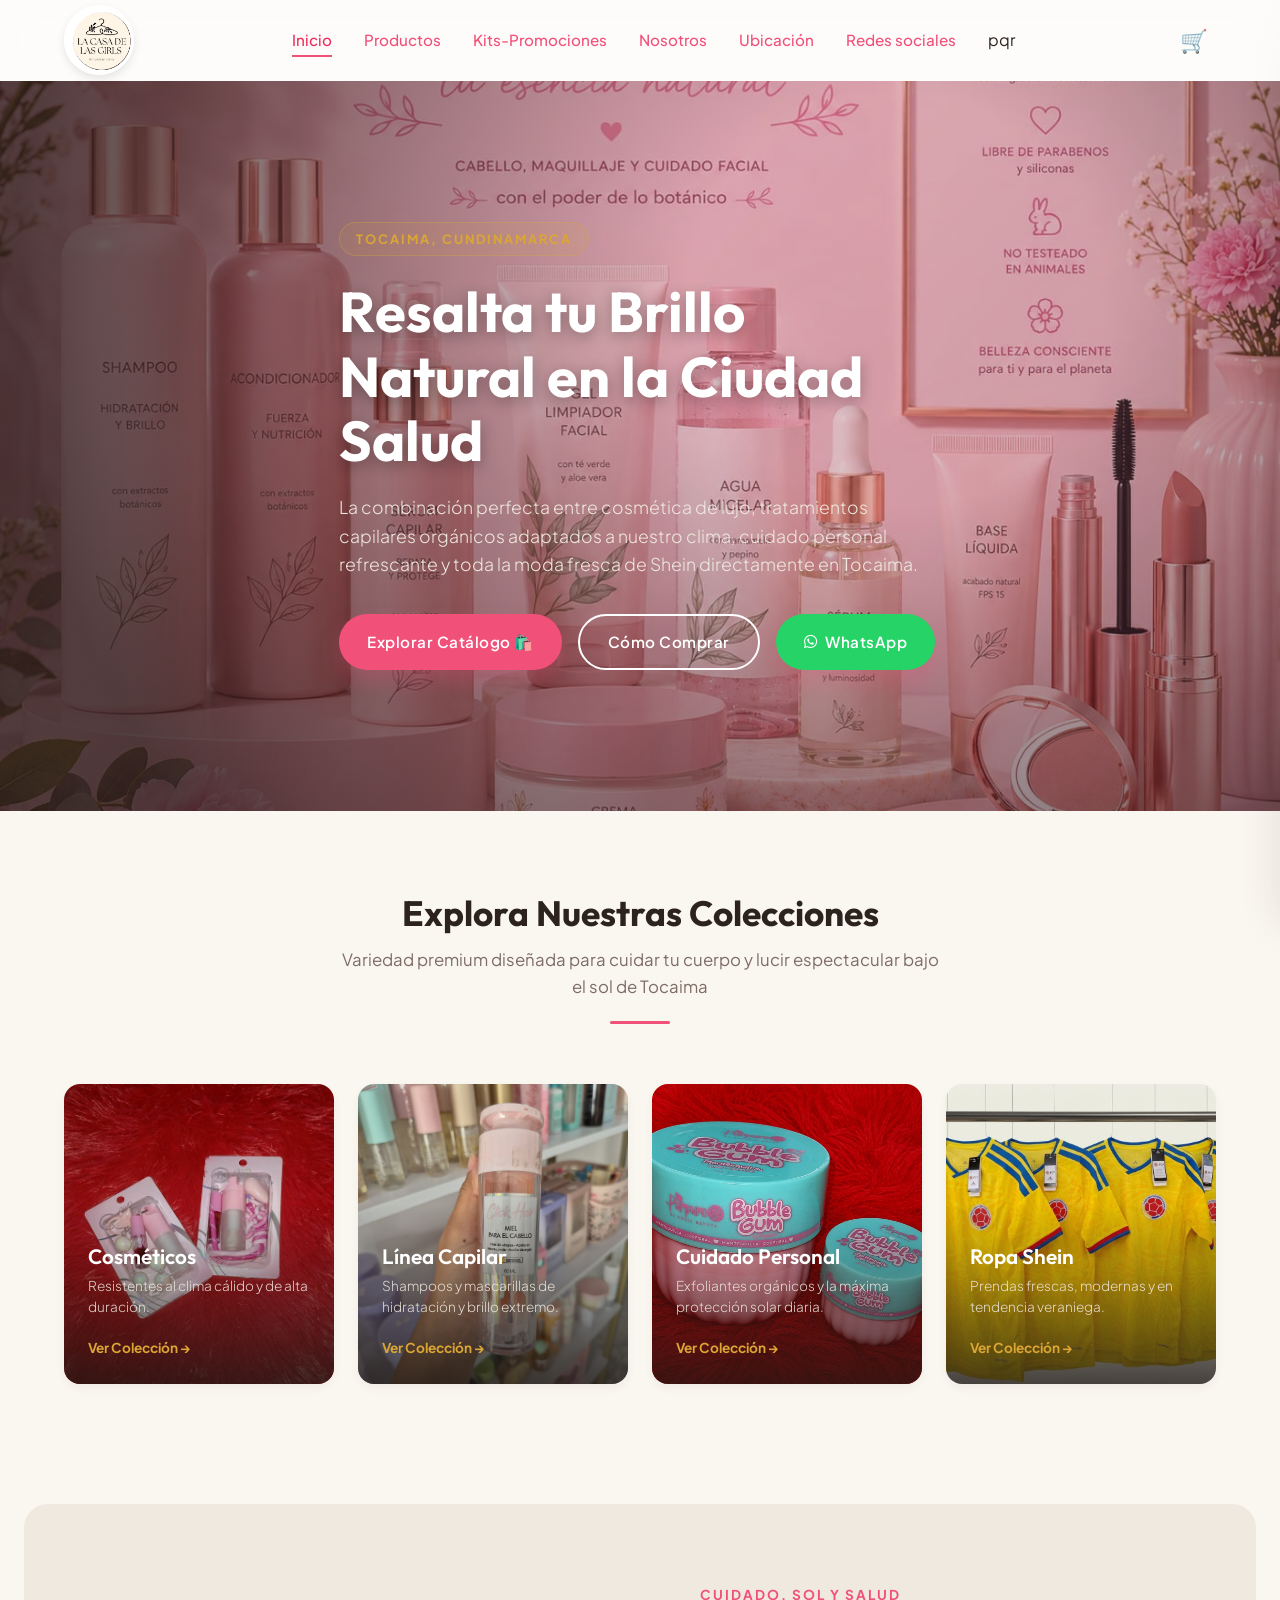
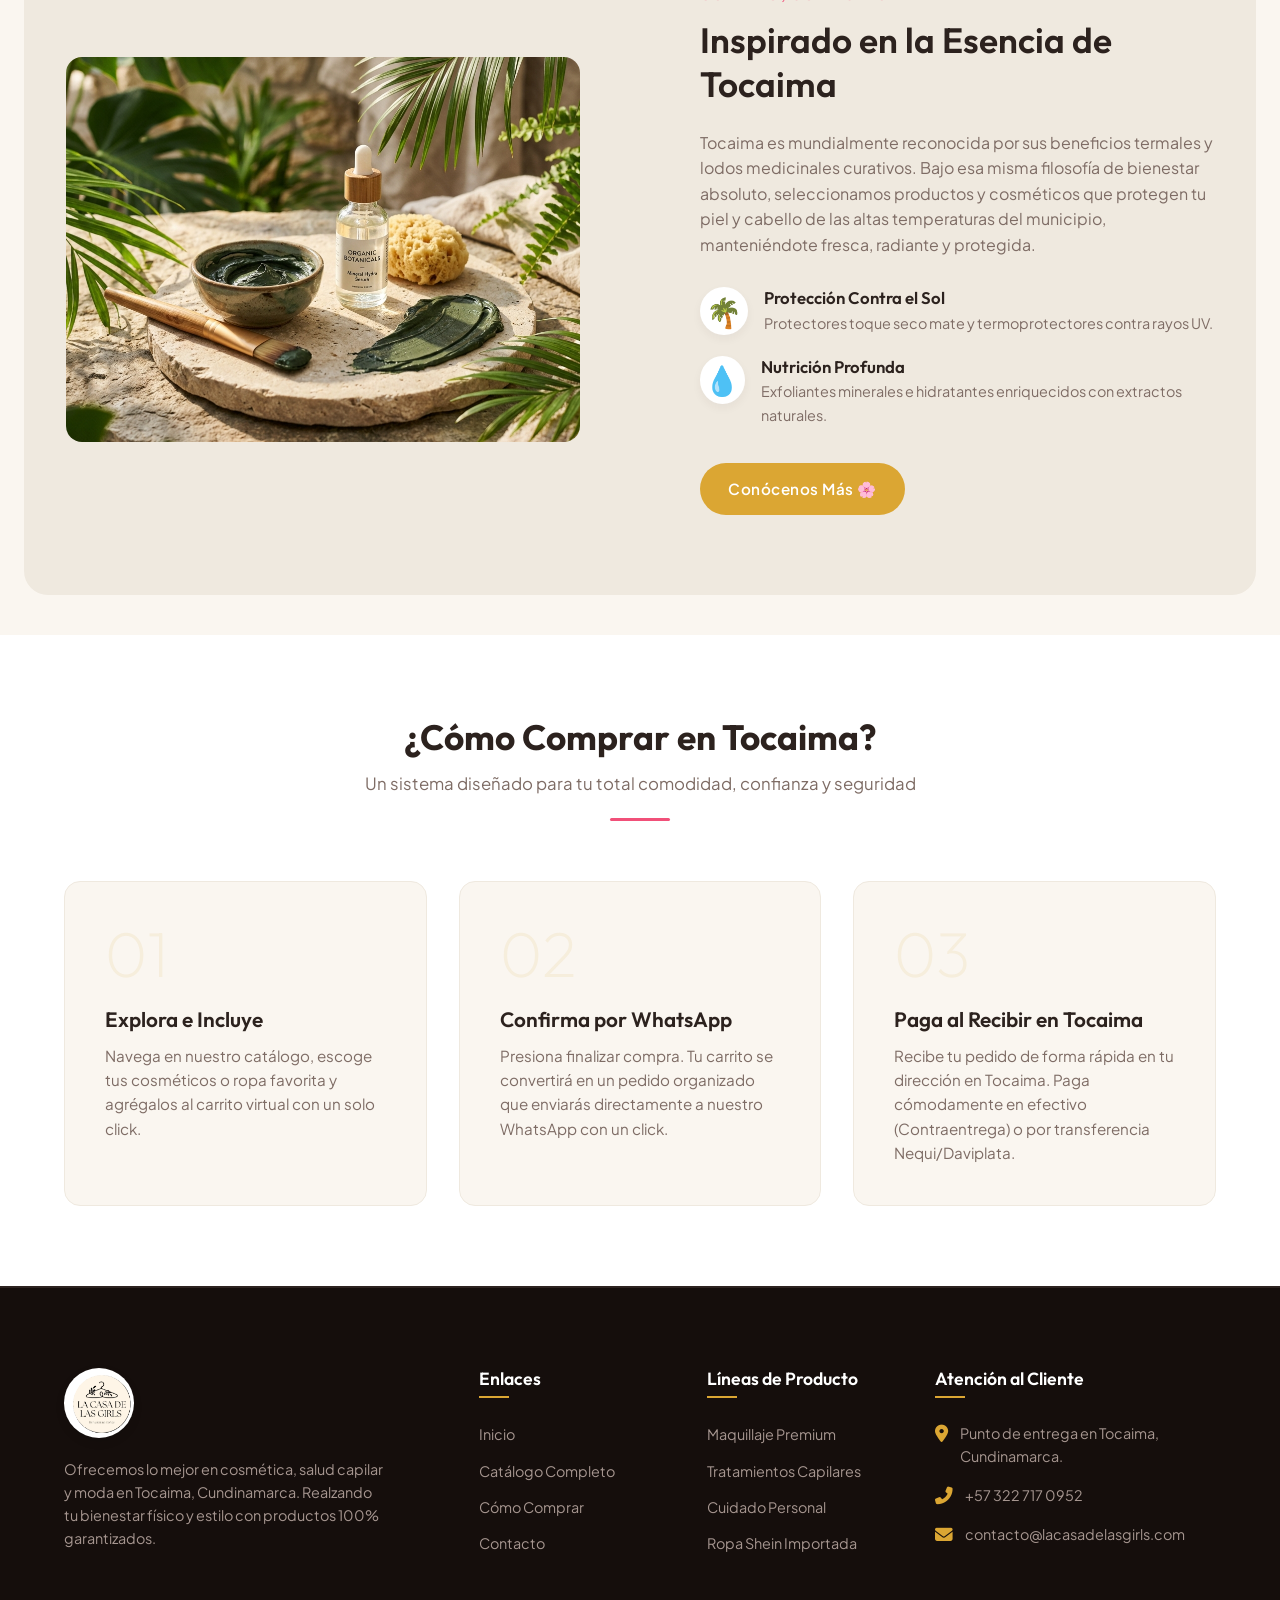
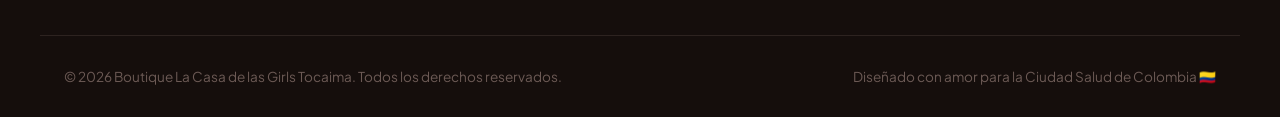
==== commit 6407a0db: "Remove class from pqr link in inicio.html" ====
--- a/html/inicio.html
+++ b/html/inicio.html
@@ -34,7 +34,7 @@
                     <li><a href="nosotros.html" class="nav-link" id="lnk-nosotros">Nosotros</a></li>
                     <li><a href="ubicacion.html" class="nav-link" id="lnk-ubicacion">Ubicación</a></li>
                     <li><a href="redes.html" class="nav-link" id="lnk-contacto">Redes sociales</a></li>
-                     <li><a href="https//iedhernanvenegascarrillo.edu.co/bases2026/proyecto1/pqr1.html" class="nav-link" id="lnk-contacto">pqr</a></li>
+                     <li><a href="https://iedhernanvenegascarrillo.edu.co/bases2026/proyecto1/pqr1.html"  id="lnk-contacto">pqr</a></li>
                     
                 </ul>
 
